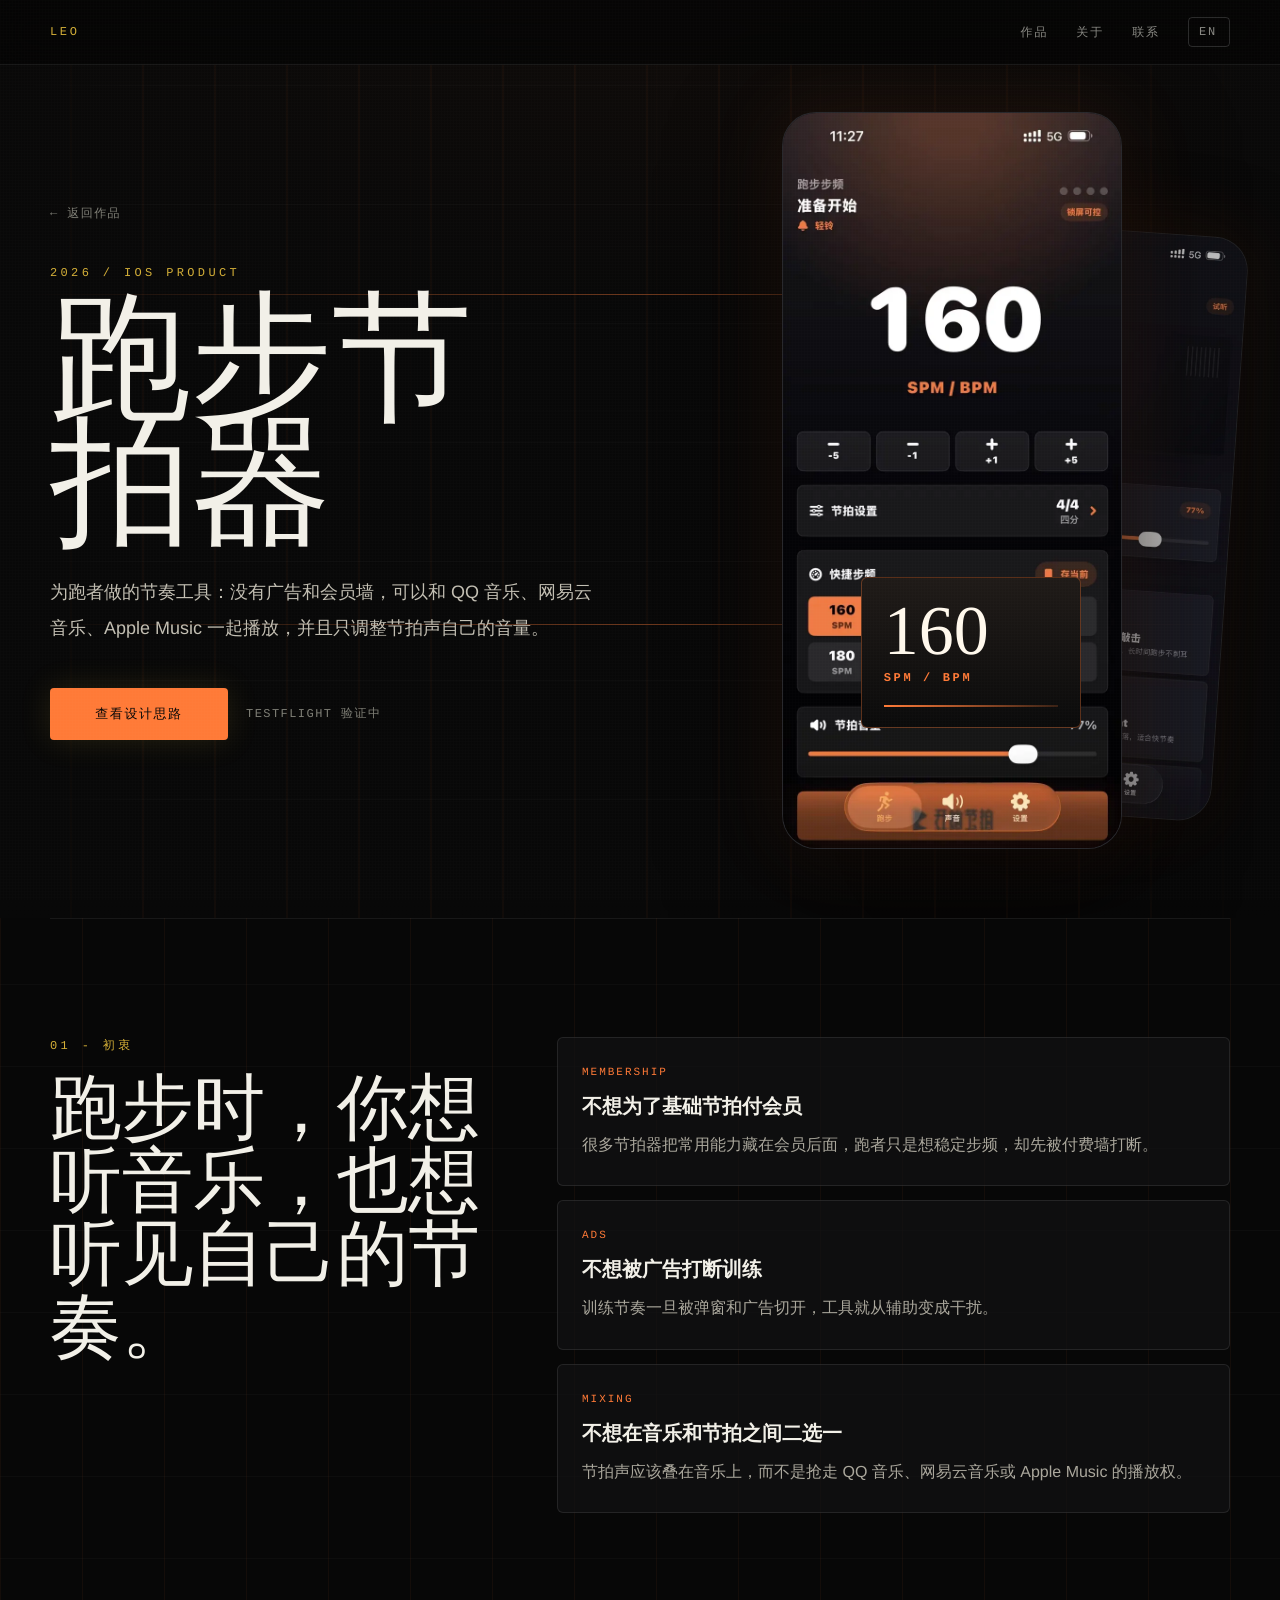
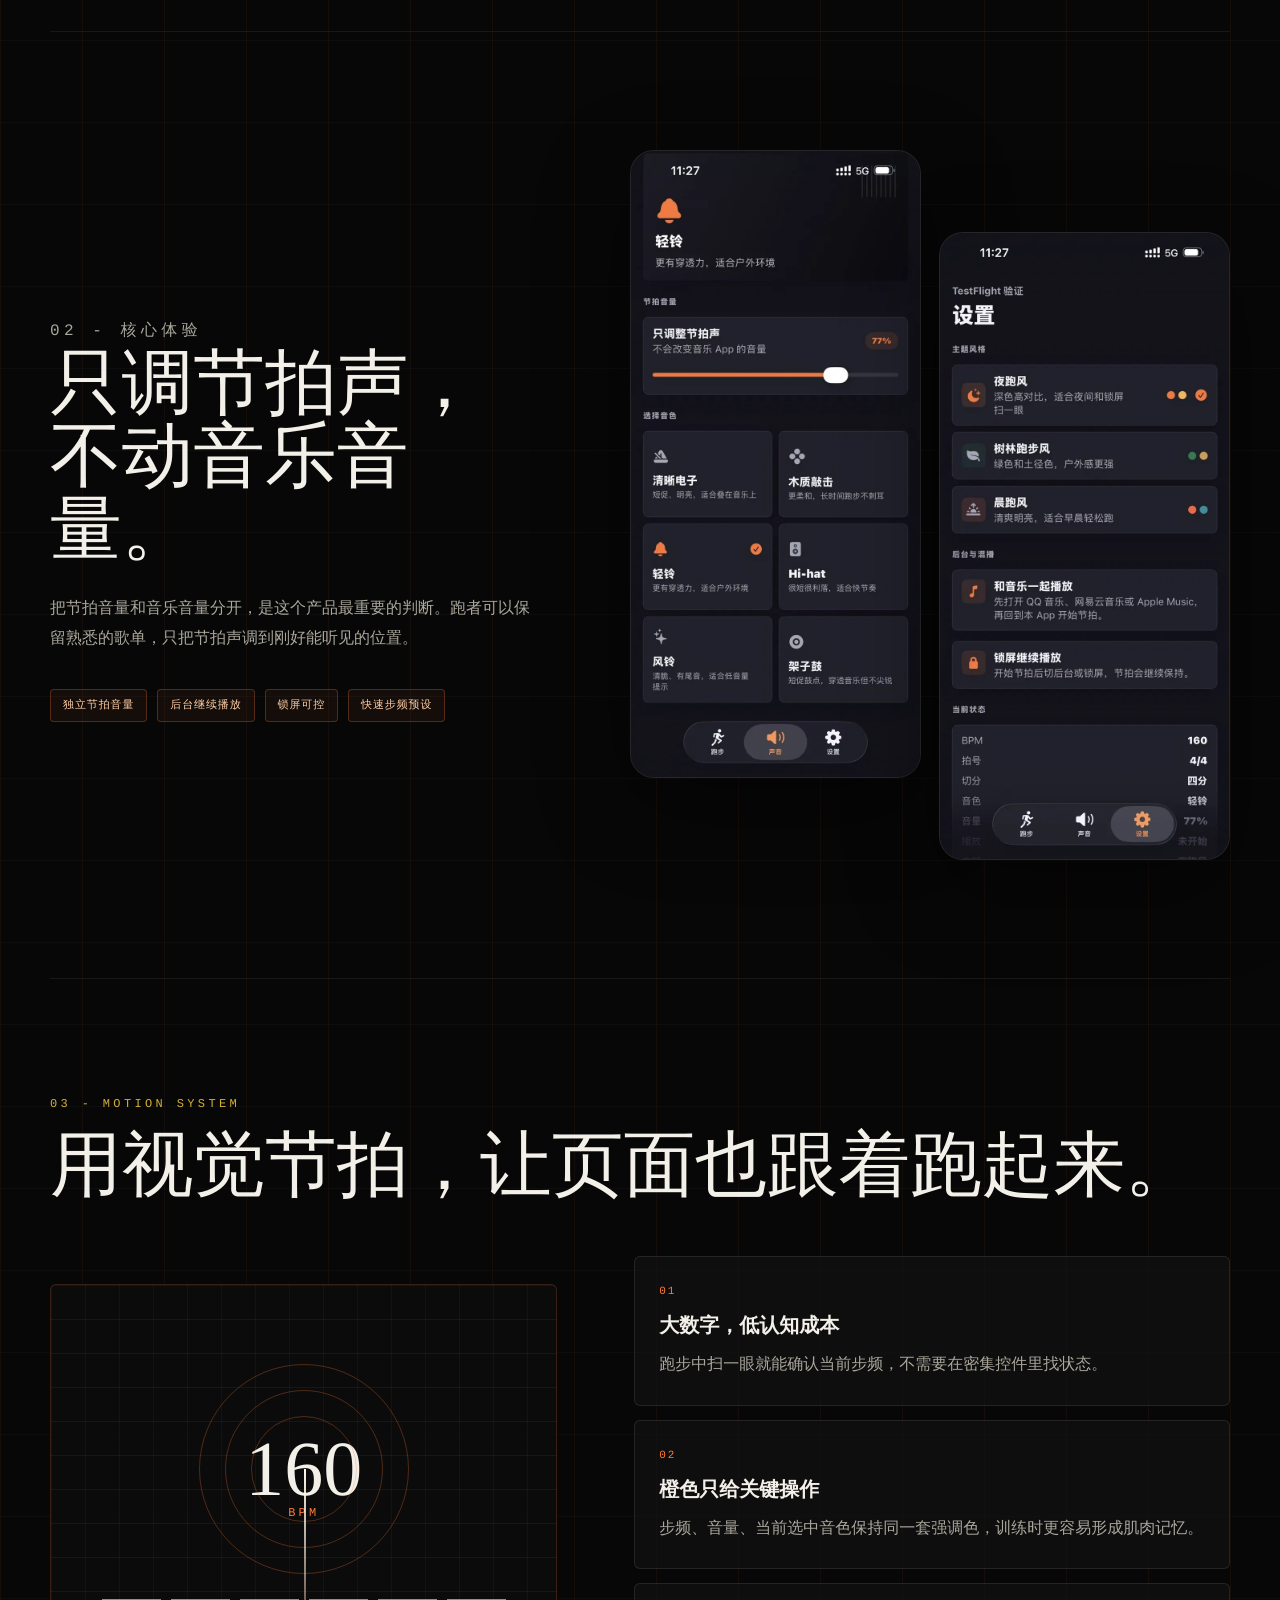
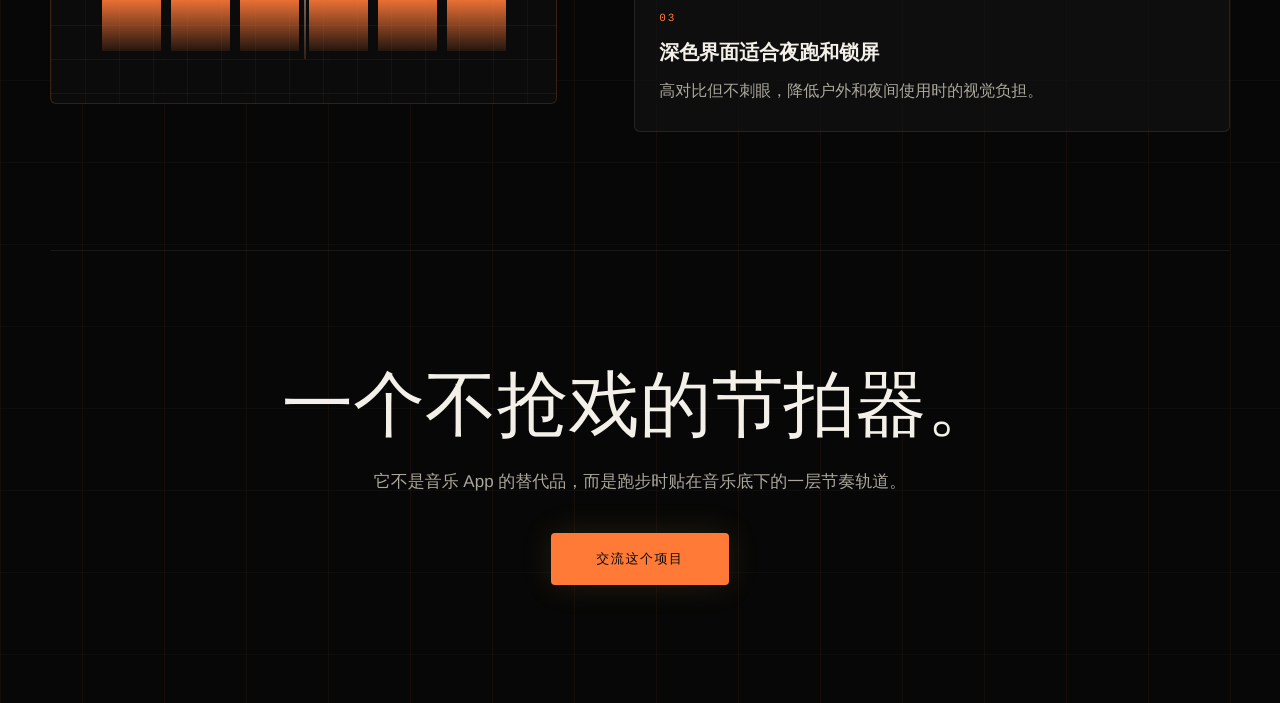
==== metronome.html @ 50453340 "Add running metronome product page" ====
<!doctype html>
<html lang="zh-CN">
  <head>
    <meta charset="utf-8" />
    <meta name="viewport" content="width=device-width, initial-scale=1" />
    <title>跑步节拍器 - 耀霖 Portfolio</title>
    <meta name="description" content="跑步节拍器项目介绍：一款无广告、可与音乐同时播放、支持独立节拍音量的 iOS 跑步辅助工具。" />
    <link rel="canonical" href="https://geyaolin.cn/metronome.html" />
    <meta name="theme-color" content="#080808" />
    <meta property="og:type" content="article" />
    <meta property="og:site_name" content="耀霖 Portfolio" />
    <meta property="og:title" content="跑步节拍器 - 耀霖 Portfolio" />
    <meta property="og:description" content="无广告、可与音乐同时播放、支持独立节拍音量的 iOS 跑步辅助工具。" />
    <meta property="og:url" content="https://geyaolin.cn/metronome.html" />
    <meta property="og:image" content="https://geyaolin.cn/assets/metronome/run.webp" />
    <meta name="twitter:card" content="summary_large_image" />
    <meta name="twitter:title" content="跑步节拍器 - 耀霖 Portfolio" />
    <meta name="twitter:description" content="无广告、可与音乐同时播放、支持独立节拍音量的 iOS 跑步辅助工具。" />
    <meta name="twitter:image" content="https://geyaolin.cn/assets/metronome/run.webp" />
    <link rel="stylesheet" href="./styles.css" />
  </head>
  <body class="metro-body">
    <header class="site-header is-scrolled">
      <nav class="nav-shell" aria-label="Primary navigation">
        <a class="brand-mark" href="./index.html#top">LEO</a>
        <div class="nav-links">
          <a class="nav-link" href="./index.html#work">作品</a>
          <a class="nav-link" href="./index.html#about">关于</a>
          <a class="nav-link" href="./index.html#contact">联系</a>
          <a class="lang-toggle" href="./index.html">EN</a>
        </div>
        <div class="case-mobile-links">
          <a href="./index.html#work">作品</a>
          <a href="./index.html#contact">联系</a>
        </div>
      </nav>
    </header>

    <main class="metro-main">
      <section class="metro-hero">
        <div class="metro-track" aria-hidden="true"></div>
        <div class="metro-shell metro-hero-grid">
          <div class="metro-copy">
            <a class="back-link" href="./index.html#work">← 返回作品</a>
            <p class="eyebrow">2026 / IOS PRODUCT</p>
            <h1>跑步节拍器</h1>
            <p class="metro-lede">
              为跑者做的节奏工具：没有广告和会员墙，可以和 QQ 音乐、网易云音乐、Apple Music 一起播放，并且只调整节拍声自己的音量。
            </p>
            <div class="metro-hero-actions">
              <a class="download-action metro-action" href="#design-story">查看设计思路</a>
              <span>TestFlight 验证中</span>
            </div>
          </div>

          <div class="metro-stage" aria-label="跑步节拍器界面预览">
            <div class="metro-phone metro-phone-main">
              <img src="./assets/metronome/run.webp" alt="跑步节拍器主界面，显示 160 SPM/BPM、快捷步频和节拍音量" />
            </div>
            <div class="metro-pulse-card" aria-hidden="true">
              <span>160</span>
              <strong>SPM / BPM</strong>
              <i></i>
            </div>
            <div class="metro-phone metro-phone-back">
              <img src="./assets/metronome/sound.webp" alt="声音设置界面，显示节拍音量独立调节和音色选择" />
            </div>
          </div>
        </div>
      </section>

      <section class="metro-shell metro-problem" id="design-story">
        <div>
          <p class="eyebrow">01 - 初衷</p>
          <h2>跑步时，你想听音乐，也想听见自己的节奏。</h2>
        </div>
        <div class="metro-problem-grid">
          <article>
            <span>Membership</span>
            <h3>不想为了基础节拍付会员</h3>
            <p>很多节拍器把常用能力藏在会员后面，跑者只是想稳定步频，却先被付费墙打断。</p>
          </article>
          <article>
            <span>Ads</span>
            <h3>不想被广告打断训练</h3>
            <p>训练节奏一旦被弹窗和广告切开，工具就从辅助变成干扰。</p>
          </article>
          <article>
            <span>Mixing</span>
            <h3>不想在音乐和节拍之间二选一</h3>
            <p>节拍声应该叠在音乐上，而不是抢走 QQ 音乐、网易云音乐或 Apple Music 的播放权。</p>
          </article>
        </div>
      </section>

      <section class="metro-shell metro-feature-band">
        <div class="metro-feature-copy">
          <p class="eyebrow">02 - 核心体验</p>
          <h2>只调节拍声，不动音乐音量。</h2>
          <p>
            把节拍音量和音乐音量分开，是这个产品最重要的判断。跑者可以保留熟悉的歌单，只把节拍声调到刚好能听见的位置。
          </p>
          <div class="metro-spec-list">
            <span>独立节拍音量</span>
            <span>后台继续播放</span>
            <span>锁屏可控</span>
            <span>快速步频预设</span>
          </div>
        </div>
        <div class="metro-screens">
          <img src="./assets/metronome/sound-grid.webp" alt="音色选择完整界面，包含清晰电子、木质敲击、轻铃、Hi-hat、风铃、架子鼓" />
          <img src="./assets/metronome/settings.webp" alt="设置界面，包含主题风格、和音乐一起播放、锁屏继续播放和当前状态" />
        </div>
      </section>

      <section class="metro-shell metro-motion">
        <p class="eyebrow">03 - Motion System</p>
        <h2>用视觉节拍，让页面也跟着跑起来。</h2>
        <div class="metro-motion-grid">
          <div class="metro-beat-visual" aria-hidden="true">
            <div class="metro-rings">
              <span></span>
              <span></span>
              <span></span>
              <strong>160</strong>
              <em>BPM</em>
            </div>
            <div class="metro-needle"></div>
            <div class="metro-bars">
              <i></i>
              <i></i>
              <i></i>
              <i></i>
              <i></i>
              <i></i>
            </div>
          </div>
          <div class="metro-motion-copy">
            <article>
              <span>01</span>
              <h3>大数字，低认知成本</h3>
              <p>跑步中扫一眼就能确认当前步频，不需要在密集控件里找状态。</p>
            </article>
            <article>
              <span>02</span>
              <h3>橙色只给关键操作</h3>
              <p>步频、音量、当前选中音色保持同一套强调色，训练时更容易形成肌肉记忆。</p>
            </article>
            <article>
              <span>03</span>
              <h3>深色界面适合夜跑和锁屏</h3>
              <p>高对比但不刺眼，降低户外和夜间使用时的视觉负担。</p>
            </article>
          </div>
        </div>
      </section>

      <section class="metro-shell metro-closing">
        <h2>一个不抢戏的节拍器。</h2>
        <p>它不是音乐 App 的替代品，而是跑步时贴在音乐底下的一层节奏轨道。</p>
        <a class="download-action metro-action" href="./index.html#contact">交流这个项目</a>
      </section>
    </main>
  </body>
</html>
---- styles.css ----
:root {
  color-scheme: dark;
  --bg: #050505;
  --panel: #111111;
  --panel-soft: rgba(17, 17, 17, 0.72);
  --text: #f2f0e8;
  --muted: #8a8a84;
  --dim: #7f7f76;
  --hairline: rgba(255, 255, 255, 0.08);
  --hairline-strong: rgba(255, 255, 255, 0.15);
  --gold: #d4af37;
  --gold-soft: rgba(212, 175, 55, 0.13);
  --green: #6ee7b7;
  --violet: #818cf8;
  --red: #f87171;
  --font-display: "Cormorant Garamond", "Times New Roman", "Noto Serif SC", serif;
  --font-body: "Noto Sans SC", "DM Sans", "Segoe UI", sans-serif;
  --font-mono: "IBM Plex Mono", "SFMono-Regular", Consolas, monospace;
  --max: 1180px;
}

* {
  box-sizing: border-box;
}

html {
  scroll-behavior: smooth;
}

body {
  margin: 0;
  min-height: 100vh;
  background: var(--bg);
  color: var(--text);
  font-family: var(--font-body);
  -webkit-font-smoothing: antialiased;
  text-rendering: geometricPrecision;
}

body.modal-open {
  overflow: hidden;
}

body::before {
  position: fixed;
  inset: 0;
  z-index: 100;
  pointer-events: none;
  content: "";
  opacity: 0.035;
  background-image:
    linear-gradient(rgba(255, 255, 255, 0.14) 1px, transparent 1px),
    linear-gradient(90deg, rgba(255, 255, 255, 0.14) 1px, transparent 1px);
  background-size: 3px 3px;
  mix-blend-mode: screen;
}

button,
a {
  font: inherit;
}

button {
  color: inherit;
  cursor: pointer;
  border: 0;
  background: transparent;
}

a {
  color: inherit;
  text-decoration: none;
}

::selection {
  color: var(--text);
  background: rgba(212, 175, 55, 0.28);
}

.site-header {
  position: fixed;
  top: 0;
  left: 0;
  right: 0;
  z-index: 50;
  transition: background 400ms ease, border-color 400ms ease, backdrop-filter 400ms ease;
}

.site-header.is-scrolled {
  border-bottom: 1px solid var(--hairline);
  background: rgba(5, 5, 5, 0.78);
  backdrop-filter: blur(16px);
}

.nav-shell {
  width: min(var(--max), calc(100% - 40px));
  height: 64px;
  margin: 0 auto;
  display: flex;
  align-items: center;
  justify-content: space-between;
}

.brand-mark,
.nav-link,
.lang-toggle,
.mobile-menu button {
  font-family: var(--font-mono);
  font-size: 12px;
  letter-spacing: 0.16em;
  text-transform: uppercase;
}

.brand-mark {
  color: var(--gold);
  letter-spacing: 0.22em;
}

.nav-links {
  display: flex;
  align-items: center;
  gap: 28px;
}

.case-mobile-links {
  display: none;
  align-items: center;
  gap: 18px;
}

.nav-link,
.mobile-menu button,
.case-mobile-links a {
  color: var(--muted);
  transition: color 180ms ease;
}

.nav-link:hover,
.mobile-menu button:hover,
.lang-toggle:hover,
.case-mobile-links a:hover {
  color: var(--text);
}

.lang-toggle {
  min-width: 42px;
  padding: 7px 10px;
  color: var(--muted);
  border: 1px solid var(--hairline-strong);
  border-radius: 4px;
  transition: color 180ms ease, border-color 180ms ease;
}

.lang-toggle:hover {
  color: var(--gold);
  border-color: var(--gold);
}

.mobile-actions {
  display: none;
  align-items: center;
  gap: 14px;
}

.menu-toggle {
  width: 28px;
  height: 28px;
  display: grid;
  place-items: center;
}

.menu-toggle span {
  width: 20px;
  height: 1px;
  display: block;
  background: var(--muted);
  transition: transform 220ms ease, opacity 220ms ease;
}

.menu-toggle.is-open span:nth-child(1) {
  transform: translateY(6px) rotate(45deg);
}

.menu-toggle.is-open span:nth-child(2) {
  opacity: 0;
}

.menu-toggle.is-open span:nth-child(3) {
  transform: translateY(-6px) rotate(-45deg);
}

.mobile-menu {
  display: none;
  overflow: hidden;
  border-bottom: 1px solid var(--hairline);
  background: rgba(5, 5, 5, 0.95);
  backdrop-filter: blur(16px);
}

.mobile-menu.is-open {
  display: grid;
  gap: 16px;
  padding: 22px 24px 26px;
}

.mobile-menu button {
  text-align: left;
}

.hero-section {
  position: relative;
  min-height: 100vh;
  overflow: hidden;
  display: grid;
  align-items: center;
  padding: 96px 24px 54px;
}

.hero-video,
.hero-shade,
.hero-grid {
  position: absolute;
  inset: 0;
}

.hero-video {
  width: 100%;
  height: 100%;
  object-fit: cover;
  opacity: 0.88;
  transform: scale(1.1);
}

.hero-shade {
  background:
    linear-gradient(180deg, rgba(0, 0, 0, 0.5), rgba(0, 0, 0, 0.1) 48%, rgba(0, 0, 0, 0.5)),
    linear-gradient(90deg, rgba(5, 5, 5, 0.82) 0%, rgba(5, 5, 5, 0.58) 32%, rgba(5, 5, 5, 0.12) 62%, rgba(5, 5, 5, 0.45) 100%);
}

.hero-grid {
  opacity: 0.45;
  background-image: radial-gradient(circle, rgba(212, 175, 55, 0.12) 1px, transparent 1px);
  background-size: 48px 48px;
  mask-image: radial-gradient(ellipse 80% 78% at 50% 50%, #000 22%, transparent 95%);
}

.hero-content {
  position: relative;
  z-index: 2;
  width: min(var(--max), 100%);
  margin: 0 auto;
}

.eyebrow {
  margin: 0 0 18px;
  color: var(--gold);
  font-family: var(--font-mono);
  font-size: 12px;
  letter-spacing: 0.28em;
  text-transform: uppercase;
}

.hero-content h1 {
  max-width: 860px;
  margin: 0 0 26px;
  color: #f8f6ef;
  font-family: var(--font-display);
  font-size: clamp(2.4rem, 5.2vw, 4.8rem);
  font-weight: 400;
  line-height: 1;
}

.type-line {
  height: 30px;
  margin: 0 0 22px;
  color: var(--gold);
  font-family: var(--font-mono);
  font-size: clamp(0.82rem, 1.7vw, 1rem);
  letter-spacing: 0.12em;
}

.caret {
  display: inline-block;
  width: 2px;
  height: 1em;
  margin-left: 4px;
  vertical-align: -0.12em;
  background: var(--gold);
  animation: blink 1s step-end infinite;
}

.hero-copy {
  width: min(620px, 100%);
  margin: 0 0 46px;
  color: var(--muted);
  white-space: pre-line;
  font-size: 15px;
  line-height: 1.9;
}

.hero-actions {
  display: flex;
  align-items: center;
  gap: 24px;
  flex-wrap: wrap;
}

.primary-action {
  display: inline-flex;
  align-items: center;
  gap: 14px;
  min-height: 46px;
  padding: 0 22px;
  color: #050505;
  background: var(--gold);
  border-radius: 4px;
  font-family: var(--font-mono);
  font-size: 13px;
  letter-spacing: 0.12em;
  text-transform: uppercase;
  transition: transform 180ms ease, background 180ms ease;
}

.primary-action:hover {
  transform: translateY(-2px);
  background: #fff9df;
}

.quiet-link {
  color: var(--dim);
  font-family: var(--font-mono);
  font-size: 12px;
  letter-spacing: 0.12em;
  transition: color 180ms ease;
}

.quiet-link:hover {
  color: var(--text);
}

.section-shell {
  width: min(var(--max), calc(100% - 40px));
  margin: 0 auto;
  padding: 118px 0;
}

.section-line {
  border-top: 1px solid rgba(255, 255, 255, 0.055);
}

.section-heading {
  display: flex;
  align-items: flex-end;
  justify-content: space-between;
  gap: 28px;
  margin-bottom: 48px;
}

.section-title {
  margin: 0;
  color: var(--text);
  font-family: var(--font-display);
  font-size: clamp(2.2rem, 4.5vw, 4.2rem);
  font-weight: 300;
  line-height: 1.04;
}

.filter-row {
  display: flex;
  flex-wrap: wrap;
  gap: 8px;
}

.filter-button {
  padding: 7px 12px;
  color: var(--dim);
  border: 1px solid var(--hairline);
  border-radius: 4px;
  font-family: var(--font-mono);
  font-size: 11px;
  letter-spacing: 0.1em;
  transition: color 180ms ease, border-color 180ms ease, background 180ms ease;
}

.filter-button:hover,
.filter-button.is-active {
  color: var(--gold);
  border-color: rgba(212, 175, 55, 0.75);
  background: rgba(212, 175, 55, 0.06);
}

.project-grid {
  display: grid;
  grid-template-columns: repeat(3, minmax(0, 1fr));
  gap: 34px;
}

.project-card {
  display: block;
  opacity: 0;
  cursor: default;
  transform: translateY(24px);
  transition: opacity 550ms ease, transform 550ms ease;
}

a.project-card {
  cursor: pointer;
}

.project-card.is-visible {
  opacity: 1;
  transform: translateY(0);
}

.project-visual {
  position: relative;
  overflow: hidden;
  aspect-ratio: 4 / 3;
  margin-bottom: 18px;
  border: 1px solid var(--hairline);
  border-radius: 4px;
  background: #111;
}

.project-visual::before {
  position: absolute;
  inset: 0;
  content: "";
  background:
    linear-gradient(135deg, var(--accent-alpha) 0%, rgba(26, 26, 26, 0.86) 52%, #0a0a0a 100%),
    radial-gradient(circle at 28% 24%, var(--accent-alpha), transparent 30%);
  transition: transform 700ms ease;
}

.project-visual::after {
  position: absolute;
  inset: 0;
  content: "";
  opacity: 0.28;
  background-image:
    linear-gradient(var(--accent-grid) 1px, transparent 1px),
    linear-gradient(90deg, var(--accent-grid) 1px, transparent 1px);
  background-size: 32px 32px;
}

.project-card:hover .project-visual::before {
  transform: scale(1.06);
}

.project-metronome {
  position: absolute;
  inset: 26px 24px 28px;
  z-index: 2;
  display: grid;
  align-content: center;
  justify-items: start;
  pointer-events: none;
}

.beat-ring {
  position: relative;
  display: grid;
  place-items: center;
  width: 118px;
  aspect-ratio: 1;
  border: 1px solid rgba(212, 175, 55, 0.42);
  border-radius: 50%;
  background:
    radial-gradient(circle, rgba(212, 175, 55, 0.16), transparent 64%),
    rgba(5, 5, 5, 0.28);
  box-shadow: 0 0 46px rgba(212, 175, 55, 0.08);
}

.beat-ring::before,
.beat-ring::after {
  position: absolute;
  inset: 13px;
  content: "";
  border: 1px solid rgba(212, 175, 55, 0.14);
  border-radius: inherit;
}

.beat-ring::after {
  inset: 30px;
}

.beat-ring strong {
  color: var(--text);
  font-family: var(--font-display);
  font-size: 38px;
  font-weight: 300;
  line-height: 0.9;
}

.beat-ring span {
  margin-top: -18px;
  color: var(--gold);
  font-family: var(--font-mono);
  font-size: 10px;
  letter-spacing: 0.22em;
}

.beat-arm {
  position: absolute;
  left: 58px;
  bottom: 34px;
  width: 2px;
  height: 132px;
  background: linear-gradient(180deg, rgba(255, 249, 223, 0.92), rgba(212, 175, 55, 0.12));
  box-shadow: 0 0 16px rgba(212, 175, 55, 0.38);
  transform-origin: 50% calc(100% - 8px);
  animation: beat-swing 1.45s ease-in-out infinite alternate;
}

.beat-arm::before {
  position: absolute;
  top: -4px;
  left: 50%;
  width: 9px;
  height: 9px;
  content: "";
  border-radius: 50%;
  background: var(--gold);
  box-shadow: 0 0 22px rgba(212, 175, 55, 0.8);
  transform: translateX(-50%);
}

.beat-rails {
  display: grid;
  gap: 9px;
  width: min(68%, 240px);
  margin-top: 30px;
}

.beat-rails i {
  display: block;
  height: 1px;
  background: linear-gradient(90deg, rgba(212, 175, 55, 0.78), rgba(212, 175, 55, 0.08), transparent);
  transform-origin: left center;
  animation: beat-pulse 1.45s ease-in-out infinite;
}

.beat-rails i:nth-child(2) {
  width: 74%;
  animation-delay: 180ms;
}

.beat-rails i:nth-child(3) {
  width: 48%;
  animation-delay: 360ms;
}

.project-index {
  position: absolute;
  top: 16px;
  right: 18px;
  z-index: 2;
  color: var(--accent-faint);
  font-family: var(--font-mono);
  font-size: 42px;
  font-weight: 700;
  line-height: 1;
}

.project-desc {
  position: absolute;
  left: 0;
  right: 0;
  bottom: 0;
  z-index: 2;
  margin: 0;
  padding: 56px 18px 18px;
  color: #b9b7ad;
  background: linear-gradient(180deg, transparent, rgba(5, 5, 5, 0.94));
  font-size: 12px;
  line-height: 1.75;
  opacity: 0;
  transform: translateY(12px);
  transition: opacity 220ms ease, transform 220ms ease;
}

.project-card:hover .project-desc {
  opacity: 1;
  transform: translateY(0);
}

.project-title-row {
  display: flex;
  align-items: flex-start;
  justify-content: space-between;
  gap: 12px;
  margin-bottom: 10px;
}

.project-title-row h3 {
  margin: 0;
  color: var(--text);
  font-size: 15px;
  font-weight: 500;
  line-height: 1.45;
}

.project-title-row span,
.project-role {
  color: var(--dim);
  font-family: var(--font-mono);
  font-size: 12px;
}

.project-tags,
.tag-list,
.chip-list {
  display: flex;
  flex-wrap: wrap;
  gap: 7px;
}

.tag-chip {
  padding: 4px 8px;
  color: var(--chip-color, var(--gold));
  border: 1px solid color-mix(in srgb, var(--chip-color, var(--gold)) 28%, transparent);
  border-radius: 4px;
  background: color-mix(in srgb, var(--chip-color, var(--gold)) 10%, transparent);
  font-family: var(--font-mono);
  font-size: 10px;
  letter-spacing: 0.06em;
}

.project-role {
  margin: 10px 0 0;
}

.section-note {
  margin: 52px 0 0;
  color: var(--dim);
  text-align: center;
  font-family: var(--font-mono);
  font-size: 12px;
  letter-spacing: 0.16em;
  text-transform: uppercase;
}

.about-layout {
  display: grid;
  grid-template-columns: minmax(0, 1.2fr) minmax(320px, 0.8fr);
  gap: 76px;
}

.about-title {
  max-width: 760px;
  margin-bottom: 34px;
}

.about-copy {
  display: grid;
  gap: 18px;
  max-width: 700px;
}

.about-copy p {
  margin: 0;
  color: var(--muted);
  font-size: 15px;
  line-height: 2;
}

.info-stack {
  display: grid;
  align-content: start;
  gap: 18px;
}

.info-panel,
.contact-card {
  border: 1px solid var(--hairline);
  border-radius: 4px;
  background: var(--panel-soft);
}

.info-panel {
  padding: 24px;
}

.panel-label {
  display: block;
  margin: 0 0 14px;
  color: var(--dim);
  font-family: var(--font-mono);
  font-size: 11px;
  letter-spacing: 0.18em;
  text-transform: uppercase;
}

.panel-title {
  margin: 0 0 8px;
  color: var(--text);
  font-size: 18px;
  font-weight: 500;
}

.panel-accent {
  margin: 0;
  color: var(--gold);
  font-family: var(--font-mono);
  font-size: 13px;
  line-height: 1.7;
}

.direction-row {
  display: flex;
  align-items: center;
  gap: 12px;
  width: 100%;
}

.direction-row + .direction-row {
  margin-top: 12px;
}

.direction-row span:last-child {
  color: var(--muted);
  font-size: 14px;
}

.resume-strip {
  display: flex;
  align-items: center;
  justify-content: space-between;
  gap: 16px;
  padding: 16px 18px;
  color: var(--dim);
  border: 1px dashed var(--hairline-strong);
  border-radius: 4px;
  transition: color 180ms ease, border-color 180ms ease;
}

.resume-strip:hover {
  color: var(--muted);
  border-color: rgba(212, 175, 55, 0.45);
}

.resume-strip[aria-disabled="true"] {
  cursor: default;
  pointer-events: none;
}

.resume-strip span:last-child {
  font-family: var(--font-mono);
  font-size: 12px;
}

.skill-layout {
  display: grid;
  grid-template-columns: repeat(2, minmax(0, 1fr));
  gap: 70px;
  margin-top: 48px;
}

.skill-group h3 {
  margin: 0 0 20px;
  color: var(--dim);
  font-family: var(--font-mono);
  font-size: 12px;
  font-weight: 400;
  letter-spacing: 0.18em;
  text-transform: uppercase;
}

.skill-chip {
  padding: 8px 11px;
  color: var(--muted);
  border: 1px solid var(--hairline);
  border-radius: 4px;
  font-size: 13px;
  transition: color 180ms ease, border-color 180ms ease;
}

.skill-chip:hover {
  color: #c8c6bb;
  border-color: rgba(212, 175, 55, 0.3);
}

.contact-title {
  margin: 0 0 20px;
  color: var(--text);
  font-family: var(--font-display);
  font-size: clamp(3rem, 8vw, 7rem);
  font-weight: 300;
  line-height: 0.98;
}

.contact-copy {
  width: min(560px, 100%);
  margin: 0 0 56px;
  color: var(--dim);
  font-size: 16px;
  line-height: 1.8;
}

.contact-grid {
  display: grid;
  grid-template-columns: repeat(2, minmax(0, 280px));
  gap: 14px;
}

.contact-card {
  min-height: 130px;
  padding: 22px;
  text-align: left;
  transition: border-color 180ms ease, background 180ms ease, transform 180ms ease;
}

.contact-card:hover {
  border-color: rgba(212, 175, 55, 0.38);
  background: rgba(212, 175, 55, 0.035);
  transform: translateY(-2px);
}

.contact-card:focus-visible,
.qr-close:focus-visible {
  outline: 1px solid var(--gold);
  outline-offset: 4px;
}

.contact-card strong {
  display: block;
  color: var(--text);
  font-family: var(--font-mono);
  font-size: 14px;
  line-height: 1.6;
  word-break: break-word;
}

.contact-card small {
  display: block;
  min-height: 18px;
  margin-top: 10px;
  color: var(--gold);
  font-family: var(--font-mono);
  font-size: 11px;
  letter-spacing: 0.1em;
}

.qr-modal[hidden] {
  display: none;
}

.qr-modal {
  position: fixed;
  inset: 0;
  z-index: 200;
  display: grid;
  place-items: center;
  padding: 24px;
  opacity: 0;
  pointer-events: none;
  transition: opacity 180ms ease;
}

.qr-modal.is-open {
  opacity: 1;
  pointer-events: auto;
}

.qr-backdrop {
  position: absolute;
  inset: 0;
  background:
    radial-gradient(circle at 50% 36%, rgba(212, 175, 55, 0.13), transparent 28%),
    rgba(0, 0, 0, 0.76);
  backdrop-filter: blur(18px);
}

.qr-dialog {
  position: relative;
  overflow: hidden;
  width: min(420px, 100%);
  max-height: calc(100vh - 48px);
  padding: 28px;
  border: 1px solid rgba(212, 175, 55, 0.32);
  border-radius: 6px;
  background:
    linear-gradient(180deg, rgba(17, 17, 17, 0.96), rgba(5, 5, 5, 0.98)),
    var(--panel);
  box-shadow: 0 26px 90px rgba(0, 0, 0, 0.72), 0 0 70px rgba(212, 175, 55, 0.08);
  transform: translateY(14px) scale(0.98);
  transition: transform 180ms ease;
}

.qr-modal.is-open .qr-dialog {
  transform: translateY(0) scale(1);
}

.qr-dialog::before {
  position: absolute;
  inset: 0;
  z-index: -1;
  content: "";
  opacity: 0.28;
  background-image:
    linear-gradient(rgba(212, 175, 55, 0.1) 1px, transparent 1px),
    linear-gradient(90deg, rgba(212, 175, 55, 0.1) 1px, transparent 1px);
  background-size: 28px 28px;
}

.qr-close {
  position: absolute;
  top: 14px;
  right: 14px;
  width: 34px;
  height: 34px;
  color: var(--muted);
  border: 1px solid var(--hairline-strong);
  border-radius: 4px;
  font-family: var(--font-mono);
  font-size: 12px;
  transition: color 180ms ease, border-color 180ms ease, background 180ms ease;
}

.qr-close:hover {
  color: var(--gold);
  border-color: rgba(212, 175, 55, 0.55);
  background: rgba(212, 175, 55, 0.06);
}

.qr-dialog h2 {
  margin: 0 42px 20px 0;
  color: var(--text);
  font-family: var(--font-display);
  font-size: clamp(2.2rem, 7vw, 3.8rem);
  font-weight: 300;
  line-height: 1.02;
}

.qr-frame {
  padding: 12px;
  border: 1px solid rgba(255, 255, 255, 0.12);
  border-radius: 6px;
  background: #f8f8f4;
  box-shadow: inset 0 0 0 1px rgba(5, 5, 5, 0.06);
}

.qr-frame img {
  display: block;
  width: 100%;
  max-height: min(58vh, 560px);
  object-fit: contain;
  border-radius: 3px;
  background: #fff;
}

.qr-caption {
  margin: 18px 0 0;
  color: var(--muted);
  font-size: 14px;
  line-height: 1.8;
}

.site-footer {
  display: flex;
  align-items: center;
  justify-content: space-between;
  gap: 18px;
  margin-top: 84px;
  padding-top: 28px;
  border-top: 1px solid rgba(255, 255, 255, 0.055);
  color: var(--dim);
  font-family: var(--font-mono);
  font-size: 12px;
  letter-spacing: 0.12em;
}

.reveal {
  opacity: 0;
  transform: translateY(22px);
  transition: opacity 700ms ease, transform 700ms ease;
}

.reveal.is-visible {
  opacity: 1;
  transform: translateY(0);
}

.case-body {
  background:
    radial-gradient(circle at 75% 12%, rgba(212, 175, 55, 0.08), transparent 28%),
    radial-gradient(circle at 20% 62%, rgba(110, 231, 183, 0.07), transparent 26%),
    var(--bg);
}

.case-main {
  min-height: 100vh;
}

.case-hero {
  position: relative;
  min-height: 86vh;
  overflow: hidden;
  display: grid;
  align-items: center;
  padding: 110px 24px 80px;
}

.case-video,
.case-shade {
  position: absolute;
  inset: 0;
}

.case-video {
  width: 100%;
  height: 100%;
  object-fit: cover;
  opacity: 0.42;
  transform: scale(1.08);
  filter: saturate(0.82) brightness(0.72);
}

.case-shade {
  background:
    linear-gradient(90deg, rgba(5, 5, 5, 0.94), rgba(5, 5, 5, 0.62) 46%, rgba(5, 5, 5, 0.86)),
    linear-gradient(180deg, rgba(5, 5, 5, 0.5), rgba(5, 5, 5, 0.18) 44%, var(--bg));
}

.case-shell,
.case-section {
  position: relative;
  z-index: 2;
  width: min(var(--max), calc(100% - 40px));
  margin: 0 auto;
}

.case-hero-layout {
  display: grid;
  grid-template-columns: minmax(0, 0.56fr) minmax(460px, 0.44fr);
  align-items: center;
  gap: clamp(36px, 6vw, 88px);
}

.case-copy {
  min-width: 0;
}

.back-link {
  display: inline-flex;
  margin-bottom: 44px;
  color: var(--dim);
  font-family: var(--font-mono);
  font-size: 12px;
  letter-spacing: 0.12em;
  text-transform: uppercase;
  transition: color 180ms ease;
}

.back-link:hover {
  color: var(--gold);
}

.case-title {
  max-width: 880px;
  margin: 0 0 26px;
  color: var(--text);
  font-family: var(--font-display);
  font-size: clamp(4rem, 10vw, 9rem);
  font-weight: 300;
  line-height: 0.92;
}

.case-lede {
  width: min(760px, 100%);
  margin: 0 0 42px;
  color: #aaa79c;
  font-size: 17px;
  line-height: 2;
}

.case-meta {
  display: flex;
  flex-wrap: wrap;
  gap: 10px;
}

.case-meta span {
  padding: 8px 12px;
  color: var(--gold);
  border: 1px solid rgba(212, 175, 55, 0.24);
  border-radius: 4px;
  background: rgba(212, 175, 55, 0.05);
  font-family: var(--font-mono);
  font-size: 11px;
  letter-spacing: 0.08em;
}

.download-block {
  display: flex;
  align-items: flex-start;
  gap: 18px;
  margin-top: 28px;
}

.download-action {
  display: inline-flex;
  align-items: center;
  justify-content: center;
  gap: 14px;
  min-width: 178px;
  height: 52px;
  padding: 0 24px;
  color: #050505;
  border-radius: 4px;
  background: var(--gold);
  box-shadow: 0 0 32px rgba(212, 175, 55, 0.14);
  font-family: var(--font-mono);
  font-size: 13px;
  letter-spacing: 0.12em;
  text-transform: uppercase;
  transition: transform 180ms ease, background 180ms ease, box-shadow 180ms ease;
}

.download-action:hover {
  transform: translateY(-2px);
  background: #fff5ce;
  box-shadow: 0 0 44px rgba(212, 175, 55, 0.22);
}

.download-action b {
  font-size: 15px;
  font-weight: 500;
}

.download-block p {
  margin: 0;
  color: var(--dim);
  font-family: var(--font-mono);
  font-size: 12px;
  letter-spacing: 0.04em;
  line-height: 1.65;
}

.hero-reader-preview {
  position: relative;
  overflow: hidden;
  min-height: 430px;
  border: 1px solid rgba(110, 231, 183, 0.22);
  border-radius: 4px;
  background:
    linear-gradient(180deg, rgba(4, 14, 12, 0.86), rgba(3, 8, 8, 0.92)),
    linear-gradient(rgba(110, 231, 183, 0.08) 1px, transparent 1px),
    linear-gradient(90deg, rgba(110, 231, 183, 0.08) 1px, transparent 1px);
  background-size: auto, 34px 34px, 34px 34px;
  box-shadow:
    0 28px 80px rgba(0, 0, 0, 0.42),
    inset 0 0 80px rgba(110, 231, 183, 0.05);
}

.hero-reader-preview::before {
  position: absolute;
  inset: 0;
  content: "";
  pointer-events: none;
  background:
    radial-gradient(circle at 10% 0%, rgba(110, 231, 183, 0.16), transparent 32%),
    linear-gradient(180deg, rgba(255, 255, 255, 0.05), transparent 28%, rgba(0, 0, 0, 0.2));
}

.reader-window-top,
.reader-window-bottom {
  position: relative;
  z-index: 2;
  display: flex;
  align-items: center;
  justify-content: space-between;
  gap: 16px;
  padding: 10px 14px;
  border-bottom: 1px solid rgba(110, 231, 183, 0.2);
  background: rgba(4, 14, 12, 0.72);
}

.reader-window-top strong {
  display: block;
  color: #e8eee8;
  font-size: 13px;
  line-height: 1.3;
}

.reader-window-top strong i {
  display: inline-block;
  width: 8px;
  height: 8px;
  margin-right: 9px;
  border-radius: 999px;
  background: #78e2ae;
  box-shadow: 0 0 16px rgba(120, 226, 174, 0.9);
}

.reader-window-top span,
.reader-window-bottom {
  color: #a9b4aa;
  font-size: 12px;
}

.reader-window-top nav {
  display: flex;
  flex-wrap: wrap;
  justify-content: flex-end;
  gap: 6px;
}

.reader-window-top nav span {
  display: inline-flex;
  align-items: center;
  padding: 6px 9px;
  color: #d8e7df;
  border: 1px solid rgba(110, 231, 183, 0.22);
  border-radius: 4px;
  background: rgba(4, 18, 18, 0.62);
  font-size: 12px;
}

.reader-window-top nav span.gold {
  color: var(--gold);
  border-color: rgba(212, 175, 55, 0.46);
}

.reader-window-body {
  position: relative;
  z-index: 2;
  min-height: 346px;
  padding: 28px 44px 24px;
  color: #f2f4f1;
  font-family: "Noto Serif SC", var(--font-display);
}

.reader-window-body h3 {
  margin: 0 0 10px;
  font-size: 22px;
  font-weight: 500;
}

.reader-window-body p {
  margin: 0;
  color: #f0f0ed;
  font-size: 18px;
  line-height: 1.8;
  text-indent: 2em;
}

.reader-scrollbar {
  position: absolute;
  top: 26px;
  right: 26px;
  bottom: 18px;
  width: 8px;
}

.reader-scrollbar::before,
.reader-scrollbar::after {
  position: absolute;
  left: 1px;
  color: rgba(110, 231, 183, 0.45);
  font-size: 13px;
}

.reader-scrollbar::before {
  top: 0;
  content: "▲";
}

.reader-scrollbar::after {
  bottom: 0;
  content: "▼";
}

.reader-scrollbar span {
  position: absolute;
  top: 28px;
  left: 3px;
  width: 6px;
  height: 34px;
  border-radius: 999px;
  background: rgba(110, 231, 183, 0.5);
}

.reader-window-bottom {
  border-top: 1px solid rgba(110, 231, 183, 0.2);
  border-bottom: 0;
}

.case-section {
  padding: 110px 0;
  border-top: 1px solid rgba(255, 255, 255, 0.055);
}

.case-section-heading {
  display: grid;
  grid-template-columns: 0.36fr 0.64fr;
  gap: 48px;
  margin-bottom: 46px;
}

.case-section-heading h2 {
  margin: 0;
  color: var(--text);
  font-family: var(--font-display);
  font-size: clamp(2.4rem, 5vw, 5rem);
  font-weight: 300;
  line-height: 1.04;
}

.case-grid {
  display: grid;
  grid-template-columns: repeat(3, minmax(0, 1fr));
  gap: 22px;
}

.case-card {
  min-height: 250px;
  padding: 26px;
  border: 1px solid var(--hairline);
  border-radius: 4px;
  background:
    linear-gradient(135deg, rgba(110, 231, 183, 0.08), rgba(17, 17, 17, 0.78) 48%, rgba(5, 5, 5, 0.9)),
    linear-gradient(var(--hairline) 1px, transparent 1px),
    linear-gradient(90deg, var(--hairline) 1px, transparent 1px);
  background-size: auto, 32px 32px, 32px 32px;
}

.case-card span {
  display: block;
  margin-bottom: 52px;
  color: rgba(110, 231, 183, 0.28);
  text-align: right;
  font-family: var(--font-mono);
  font-size: 42px;
  font-weight: 700;
  line-height: 1;
}

.case-card h3 {
  margin: 0 0 14px;
  color: var(--text);
  font-size: 19px;
}

.case-card h3 em {
  display: inline-flex;
  align-items: center;
  margin-left: 8px;
  padding: 3px 7px;
  color: var(--gold);
  border: 1px solid rgba(212, 175, 55, 0.34);
  border-radius: 4px;
  background: rgba(212, 175, 55, 0.06);
  font-family: var(--font-mono);
  font-size: 10px;
  font-style: normal;
  font-weight: 400;
  letter-spacing: 0.08em;
  vertical-align: 0.18em;
}

.case-card p,
.case-feature-list p,
.reader-page p,
.ai-panel li,
.reader-sidebar span {
  color: var(--muted);
  line-height: 1.85;
}

.case-demo-section {
  padding-top: 90px;
}

.reader-demo {
  display: grid;
  grid-template-columns: 0.72fr 1.2fr 1.05fr;
  gap: 18px;
  min-height: 700px;
  padding: 18px;
  border: 1px solid var(--hairline);
  border-radius: 6px;
  background:
    radial-gradient(circle at 18% 18%, rgba(212, 175, 55, 0.11), transparent 30%),
    radial-gradient(circle at 78% 62%, rgba(110, 231, 183, 0.11), transparent 30%),
    rgba(12, 12, 12, 0.92);
}

.reader-sidebar,
.reader-page,
.ai-panel {
  border: 1px solid var(--hairline);
  border-radius: 4px;
  background: rgba(5, 5, 5, 0.52);
}

.reader-sidebar,
.ai-panel {
  padding: 22px;
}

.ai-panel {
  overflow: hidden;
}

.reader-sidebar strong {
  display: block;
  margin-bottom: 8px;
  color: var(--text);
  font-size: 22px;
}

.reader-progress {
  overflow: hidden;
  height: 3px;
  margin-top: 28px;
  background: rgba(255, 255, 255, 0.08);
}

.reader-progress i {
  display: block;
  width: 56%;
  height: 100%;
  background: var(--gold);
  box-shadow: 0 0 18px rgba(212, 175, 55, 0.8);
}

.reader-page {
  padding: 42px;
  background:
    linear-gradient(180deg, rgba(212, 175, 55, 0.04), transparent 36%),
    rgba(8, 8, 8, 0.72);
}

.reader-page h3 {
  margin: 0 0 28px;
  color: var(--text);
  font-family: var(--font-display);
  font-size: 34px;
  font-weight: 300;
}

.ai-panel ul {
  display: grid;
  gap: 14px;
  margin: 0;
  padding: 0;
  list-style: none;
}

.ai-panel li {
  padding: 12px 0;
  border-bottom: 1px solid var(--hairline);
}

.context-cards {
  display: grid;
  gap: 9px;
  max-height: 632px;
  overflow-y: auto;
  padding-right: 6px;
}

.context-cards::-webkit-scrollbar {
  width: 4px;
}

.context-cards::-webkit-scrollbar-thumb {
  background: rgba(110, 231, 183, 0.32);
  border-radius: 999px;
}

.context-cards article {
  position: relative;
  min-height: 100px;
  padding: 12px 42px 12px 12px;
  border: 1px solid rgba(110, 231, 183, 0.18);
  border-radius: 5px;
  background:
    linear-gradient(135deg, rgba(110, 231, 183, 0.055), transparent 48%),
    rgba(5, 5, 5, 0.4);
}

.context-cards article::before {
  position: absolute;
  inset: 0;
  content: "";
  opacity: 0.16;
  pointer-events: none;
  background-image:
    linear-gradient(rgba(110, 231, 183, 0.16) 1px, transparent 1px),
    linear-gradient(90deg, rgba(110, 231, 183, 0.16) 1px, transparent 1px);
  background-size: 24px 24px;
}

.context-cards span {
  position: absolute;
  top: 10px;
  right: 12px;
  color: rgba(110, 231, 183, 0.32);
  font-family: var(--font-mono);
  font-size: 30px;
  font-weight: 700;
  line-height: 1;
}

.context-cards h4 {
  position: relative;
  margin: 0 0 7px;
  color: var(--text);
  font-size: 14px;
  font-weight: 700;
}

.context-cards p {
  position: relative;
  margin: 0;
  color: #b9b7ad;
  font-size: 11px;
  line-height: 1.58;
}

.context-cards p + p {
  margin-top: 2px;
}

.case-feature-list {
  display: grid;
  gap: 1px;
  border: 1px solid var(--hairline);
  border-radius: 4px;
  overflow: hidden;
}

.case-feature-list div {
  display: grid;
  grid-template-columns: 180px 1fr;
  gap: 28px;
  padding: 26px;
  background: rgba(17, 17, 17, 0.72);
}

.case-feature-list span {
  color: var(--gold);
  font-family: var(--font-mono);
  font-size: 12px;
  letter-spacing: 0.18em;
  text-transform: uppercase;
}

.case-feature-list p {
  margin: 0;
}

.metro-body {
  background:
    linear-gradient(90deg, rgba(255, 122, 55, 0.05) 1px, transparent 1px),
    linear-gradient(rgba(255, 255, 255, 0.025) 1px, transparent 1px),
    #070707;
  background-size: 82px 82px, 82px 82px, auto;
}

.metro-main {
  min-height: 100vh;
  overflow: hidden;
}

.metro-shell {
  width: min(var(--max), calc(100% - 40px));
  margin: 0 auto;
}

.metro-hero {
  position: relative;
  min-height: 100vh;
  display: grid;
  align-items: center;
  padding: 112px 0 86px;
  overflow: hidden;
  background:
    linear-gradient(90deg, rgba(8, 8, 8, 0.96), rgba(8, 8, 8, 0.72) 52%, rgba(8, 8, 8, 0.94)),
    linear-gradient(180deg, rgba(255, 122, 55, 0.12), transparent 34%, rgba(8, 8, 8, 0.96));
}

.metro-track {
  position: absolute;
  inset: 0;
  opacity: 0.5;
  background:
    repeating-linear-gradient(90deg, transparent 0 70px, rgba(255, 122, 55, 0.08) 70px 72px),
    repeating-linear-gradient(0deg, transparent 0 118px, rgba(255, 255, 255, 0.045) 118px 119px);
  mask-image: linear-gradient(90deg, transparent, #000 12%, #000 86%, transparent);
}

.metro-track::before,
.metro-track::after {
  position: absolute;
  left: 0;
  right: 0;
  content: "";
  height: 1px;
  background: linear-gradient(90deg, transparent, rgba(255, 122, 55, 0.8), transparent);
  animation: metro-scan 4.8s linear infinite;
}

.metro-track::before {
  top: 32%;
}

.metro-track::after {
  top: 68%;
  animation-delay: 1.4s;
}

.metro-hero-grid {
  position: relative;
  z-index: 2;
  display: grid;
  grid-template-columns: minmax(0, 0.92fr) minmax(440px, 0.88fr);
  align-items: center;
  gap: clamp(42px, 7vw, 104px);
}

.metro-copy h1 {
  max-width: 720px;
  margin: 0 0 28px;
  color: var(--text);
  font-family: var(--font-display);
  font-size: clamp(4.8rem, 11vw, 10.5rem);
  font-weight: 300;
  line-height: 0.88;
}

.metro-lede {
  width: min(680px, 100%);
  margin: 0;
  color: #c2beb2;
  font-size: 18px;
  line-height: 2;
}

.metro-hero-actions {
  display: flex;
  flex-wrap: wrap;
  align-items: center;
  gap: 18px;
  margin-top: 42px;
}

.metro-action {
  background: #ff7a37;
  color: #080808;
}

.metro-action:hover {
  background: #ffd0a8;
}

.metro-hero-actions span {
  color: var(--dim);
  font-family: var(--font-mono);
  font-size: 12px;
  letter-spacing: 0.12em;
  text-transform: uppercase;
}

.metro-stage {
  position: relative;
  min-height: 720px;
}

.metro-phone {
  position: absolute;
  overflow: hidden;
  border: 1px solid rgba(255, 255, 255, 0.1);
  border-radius: 34px;
  background: #101014;
  box-shadow:
    0 36px 110px rgba(0, 0, 0, 0.68),
    0 0 80px rgba(255, 122, 55, 0.12);
}

.metro-phone img {
  display: block;
  width: 100%;
  height: 100%;
  object-fit: cover;
}

.metro-phone-main {
  left: 16%;
  top: 0;
  z-index: 3;
  width: min(340px, 62vw);
  aspect-ratio: 640 / 1387;
}

.metro-phone-back {
  right: 0;
  bottom: 18px;
  z-index: 1;
  width: min(270px, 48vw);
  aspect-ratio: 640 / 1387;
  opacity: 0.74;
  transform: rotate(4deg);
}

.metro-pulse-card {
  position: absolute;
  right: 28%;
  bottom: 104px;
  z-index: 4;
  width: 220px;
  padding: 22px 22px 20px;
  border: 1px solid rgba(255, 122, 55, 0.32);
  border-radius: 6px;
  background:
    linear-gradient(180deg, rgba(32, 27, 24, 0.94), rgba(10, 10, 10, 0.96)),
    #111;
}

.metro-pulse-card span {
  display: block;
  color: #fff8ec;
  font-family: var(--font-display);
  font-size: 70px;
  font-weight: 300;
  line-height: 0.9;
}

.metro-pulse-card strong {
  display: block;
  margin-top: 8px;
  color: #ff7a37;
  font-family: var(--font-mono);
  font-size: 12px;
  letter-spacing: 0.22em;
}

.metro-pulse-card i {
  display: block;
  height: 2px;
  margin-top: 20px;
  background: linear-gradient(90deg, #ff7a37, rgba(255, 122, 55, 0.18));
  animation: metro-bar 1.2s ease-in-out infinite;
}

.metro-problem,
.metro-feature-band,
.metro-motion,
.metro-closing {
  position: relative;
  padding: 118px 0;
  border-top: 1px solid rgba(255, 255, 255, 0.065);
}

.metro-problem {
  display: grid;
  grid-template-columns: 0.78fr 1.22fr;
  gap: clamp(38px, 6vw, 86px);
}

.metro-problem h2,
.metro-feature-copy h2,
.metro-motion h2,
.metro-closing h2 {
  margin: 0;
  color: var(--text);
  font-family: var(--font-display);
  font-size: clamp(2.6rem, 5.6vw, 5.8rem);
  font-weight: 300;
  line-height: 1.02;
}

.metro-problem-grid {
  display: grid;
  gap: 14px;
}

.metro-problem-grid article,
.metro-motion-copy article {
  padding: 24px;
  border: 1px solid rgba(255, 255, 255, 0.09);
  border-radius: 6px;
  background: rgba(18, 18, 20, 0.74);
}

.metro-problem-grid span,
.metro-motion-copy span {
  color: #ff7a37;
  font-family: var(--font-mono);
  font-size: 11px;
  letter-spacing: 0.18em;
  text-transform: uppercase;
}

.metro-problem-grid h3,
.metro-motion-copy h3 {
  margin: 14px 0 10px;
  color: var(--text);
  font-size: 20px;
  line-height: 1.35;
}

.metro-problem-grid p,
.metro-feature-copy p,
.metro-motion-copy p,
.metro-closing p {
  margin: 0;
  color: #aaa79c;
  line-height: 1.9;
}

.metro-feature-band {
  display: grid;
  grid-template-columns: minmax(0, 0.9fr) minmax(420px, 1.1fr);
  align-items: center;
  gap: clamp(42px, 7vw, 100px);
}

.metro-feature-copy p {
  max-width: 620px;
  margin-top: 28px;
  font-size: 16px;
}

.metro-spec-list {
  display: flex;
  flex-wrap: wrap;
  gap: 10px;
  margin-top: 34px;
}

.metro-spec-list span {
  padding: 8px 12px;
  color: #ffd0a8;
  border: 1px solid rgba(255, 122, 55, 0.28);
  border-radius: 4px;
  background: rgba(255, 122, 55, 0.055);
  font-family: var(--font-mono);
  font-size: 11px;
  letter-spacing: 0.08em;
}

.metro-screens {
  display: grid;
  grid-template-columns: repeat(2, minmax(0, 1fr));
  gap: 18px;
  align-items: start;
}

.metro-screens img {
  width: 100%;
  border: 1px solid rgba(255, 255, 255, 0.09);
  border-radius: 24px;
  background: #101014;
  box-shadow: 0 28px 90px rgba(0, 0, 0, 0.45);
}

.metro-screens img:nth-child(2) {
  margin-top: 82px;
}

.metro-motion-grid {
  display: grid;
  grid-template-columns: minmax(340px, 0.92fr) minmax(0, 1.08fr);
  gap: clamp(36px, 6vw, 82px);
  align-items: center;
  margin-top: 54px;
}

.metro-beat-visual {
  position: relative;
  min-height: 420px;
  border: 1px solid rgba(255, 122, 55, 0.18);
  border-radius: 6px;
  background:
    linear-gradient(90deg, rgba(255, 122, 55, 0.06) 1px, transparent 1px),
    linear-gradient(rgba(255, 255, 255, 0.045) 1px, transparent 1px),
    rgba(12, 12, 12, 0.92);
  background-size: 34px 34px;
}

.metro-rings {
  position: absolute;
  left: 50%;
  top: 44%;
  display: grid;
  place-items: center;
  width: 210px;
  aspect-ratio: 1;
  transform: translate(-50%, -50%);
}

.metro-rings span {
  position: absolute;
  inset: calc(var(--i, 0) * 26px);
  border: 1px solid rgba(255, 122, 55, 0.28);
  border-radius: 50%;
}

.metro-rings span:nth-child(1) {
  --i: 0;
}

.metro-rings span:nth-child(2) {
  --i: 1;
}

.metro-rings span:nth-child(3) {
  --i: 2;
}

.metro-rings strong {
  color: var(--text);
  font-family: var(--font-display);
  font-size: 78px;
  font-weight: 300;
}

.metro-rings em {
  position: absolute;
  bottom: 54px;
  color: #ff7a37;
  font-family: var(--font-mono);
  font-size: 12px;
  font-style: normal;
  letter-spacing: 0.26em;
}

.metro-needle {
  position: absolute;
  left: 50%;
  top: 44%;
  width: 2px;
  height: 190px;
  background: linear-gradient(180deg, #fff8ec, rgba(255, 122, 55, 0.18));
  transform-origin: 50% 100%;
  animation: metro-swing 1.2s ease-in-out infinite alternate;
}

.metro-bars {
  position: absolute;
  left: 10%;
  right: 10%;
  bottom: 52px;
  display: grid;
  grid-template-columns: repeat(6, 1fr);
  gap: 10px;
}

.metro-bars i {
  display: block;
  height: 52px;
  background: linear-gradient(180deg, rgba(255, 122, 55, 0.92), rgba(255, 122, 55, 0.1));
  transform-origin: bottom;
  animation: metro-eq 1.2s ease-in-out infinite;
}

.metro-bars i:nth-child(2) {
  animation-delay: 120ms;
}

.metro-bars i:nth-child(3) {
  animation-delay: 240ms;
}

.metro-bars i:nth-child(4) {
  animation-delay: 360ms;
}

.metro-bars i:nth-child(5) {
  animation-delay: 480ms;
}

.metro-bars i:nth-child(6) {
  animation-delay: 600ms;
}

.metro-motion-copy {
  display: grid;
  gap: 14px;
}

.metro-closing {
  text-align: center;
}

.metro-closing p {
  width: min(620px, 100%);
  margin: 24px auto 34px;
  font-size: 17px;
}

@keyframes metro-scan {
  from {
    transform: translateX(-22%);
  }

  to {
    transform: translateX(22%);
  }
}

@keyframes metro-bar {
  0%,
  100% {
    transform: scaleX(0.48);
  }

  50% {
    transform: scaleX(1);
  }
}

@keyframes metro-swing {
  from {
    transform: translateX(-50%) rotate(-20deg);
  }

  to {
    transform: translateX(-50%) rotate(20deg);
  }
}

@keyframes metro-eq {
  0%,
  100% {
    transform: scaleY(0.3);
  }

  50% {
    transform: scaleY(1);
  }
}

@keyframes blink {
  0%,
  100% {
    opacity: 1;
  }

  50% {
    opacity: 0;
  }
}

@keyframes beat-swing {
  from {
    transform: rotate(-18deg);
  }

  to {
    transform: rotate(18deg);
  }
}

@keyframes beat-pulse {
  0%,
  100% {
    opacity: 0.28;
    transform: scaleX(0.72);
  }

  48% {
    opacity: 1;
    transform: scaleX(1);
  }
}

@media (max-width: 920px) {
  .nav-links {
    display: none;
  }

  .case-mobile-links {
    display: flex;
  }

  .mobile-actions {
    display: flex;
  }

  .hero-content {
    z-index: 5;
    padding-top: 12vh;
  }

  .hero-content h1 {
    font-size: clamp(2.9rem, 14vw, 5.8rem);
  }

  .section-shell {
    padding: 92px 0;
  }

  .section-heading,
  .about-layout,
  .skill-layout {
    grid-template-columns: 1fr;
  }

  .section-heading {
    display: grid;
    align-items: start;
  }

  .project-grid {
    grid-template-columns: repeat(2, minmax(0, 1fr));
  }

  .about-layout {
    display: grid;
    gap: 46px;
  }

  .case-hero-layout,
  .case-section-heading,
  .case-grid,
  .metro-hero-grid,
  .metro-problem,
  .metro-feature-band,
  .metro-motion-grid,
  .reader-demo,
  .case-feature-list div {
    grid-template-columns: 1fr;
  }

  .metro-hero {
    padding-top: 104px;
  }

  .metro-stage {
    min-height: 620px;
  }

  .metro-phone-main {
    left: 4%;
  }

  .metro-pulse-card {
    right: 8%;
  }

  .metro-feature-band,
  .metro-problem,
  .metro-motion,
  .metro-closing {
    padding: 92px 0;
  }

  .case-hero-layout {
    align-items: start;
  }

  .hero-reader-preview {
    min-width: 0;
  }

  .case-title {
    font-size: clamp(3.5rem, 14vw, 7rem);
  }

  .reader-demo {
    min-height: auto;
  }
}

@media (max-width: 620px) {
  .nav-shell,
  .section-shell {
    width: min(100% - 28px, var(--max));
  }

  .hero-section {
    min-height: 92vh;
    padding-inline: 14px;
  }

  .hero-content {
    padding-top: 8vh;
  }

  .hero-copy {
    font-size: 14px;
  }

  .project-grid,
  .contact-grid {
    grid-template-columns: 1fr;
  }

  .project-desc {
    opacity: 1;
    transform: none;
  }

  .site-footer {
    align-items: flex-start;
    flex-direction: column;
  }

  .case-shell,
  .case-section {
    width: min(100% - 28px, var(--max));
  }

  .case-hero {
    padding-inline: 14px;
  }

  .metro-shell {
    width: min(100% - 28px, var(--max));
  }

  .metro-copy h1 {
    font-size: clamp(3.8rem, 18vw, 6.8rem);
  }

  .metro-lede {
    font-size: 15px;
  }

  .metro-stage {
    min-height: 560px;
  }

  .metro-phone-main {
    left: 0;
    width: min(300px, 74vw);
  }

  .metro-phone-back {
    right: -22px;
    width: min(220px, 54vw);
  }

  .metro-pulse-card {
    right: 0;
    bottom: 74px;
    width: min(196px, 54vw);
  }

  .metro-pulse-card span {
    font-size: 56px;
  }

  .metro-screens {
    grid-template-columns: 1fr;
  }

  .metro-screens img:nth-child(2) {
    margin-top: 0;
  }

  .metro-beat-visual {
    min-height: 340px;
  }

  .case-section {
    padding: 82px 0;
  }

  .reader-page {
    padding: 26px;
  }

  .download-block {
    flex-direction: column;
  }

  .reader-window-top {
    align-items: flex-start;
    flex-direction: column;
  }
}

@media (prefers-reduced-motion: reduce) {
  html {
    scroll-behavior: auto;
  }

  *,
  *::before,
  *::after {
    animation-duration: 0.001ms !important;
    animation-iteration-count: 1 !important;
    scroll-behavior: auto !important;
    transition-duration: 0.001ms !important;
  }

  .hero-video,
  .case-video {
    display: none;
  }
}
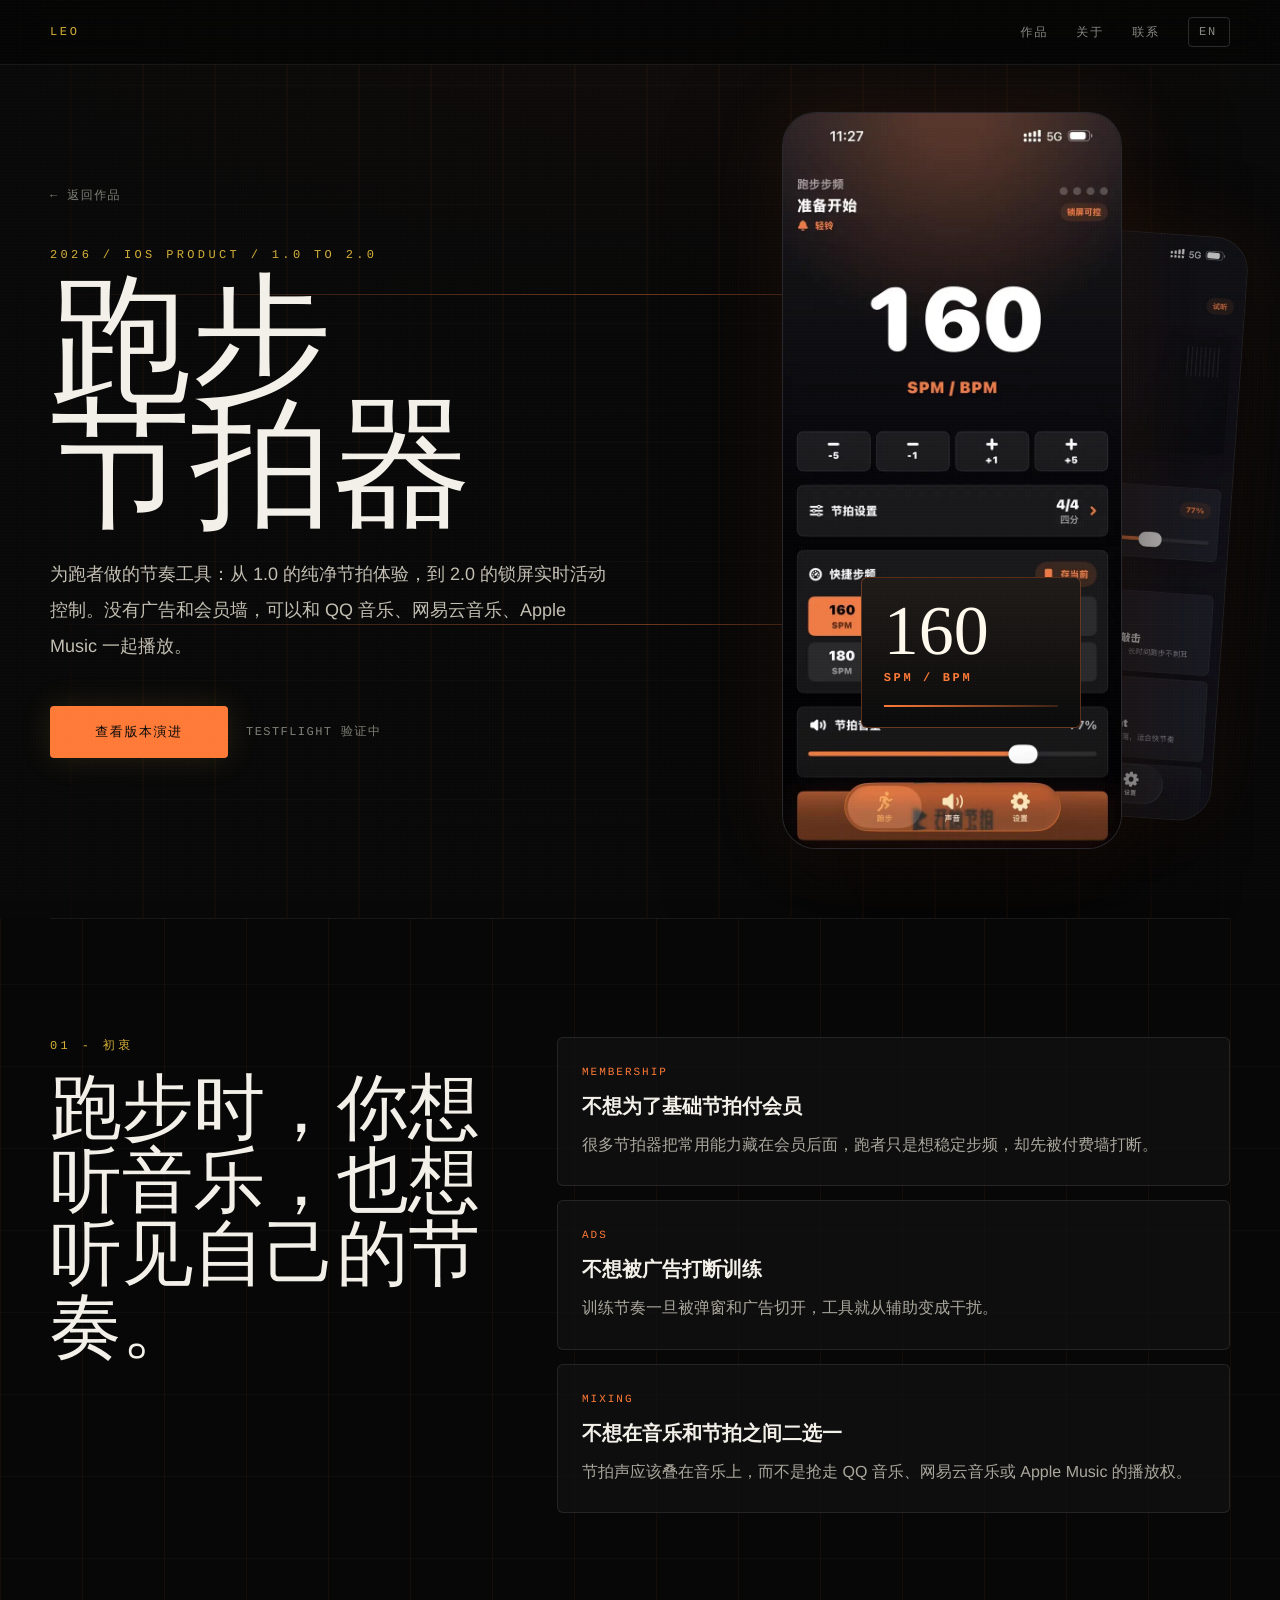
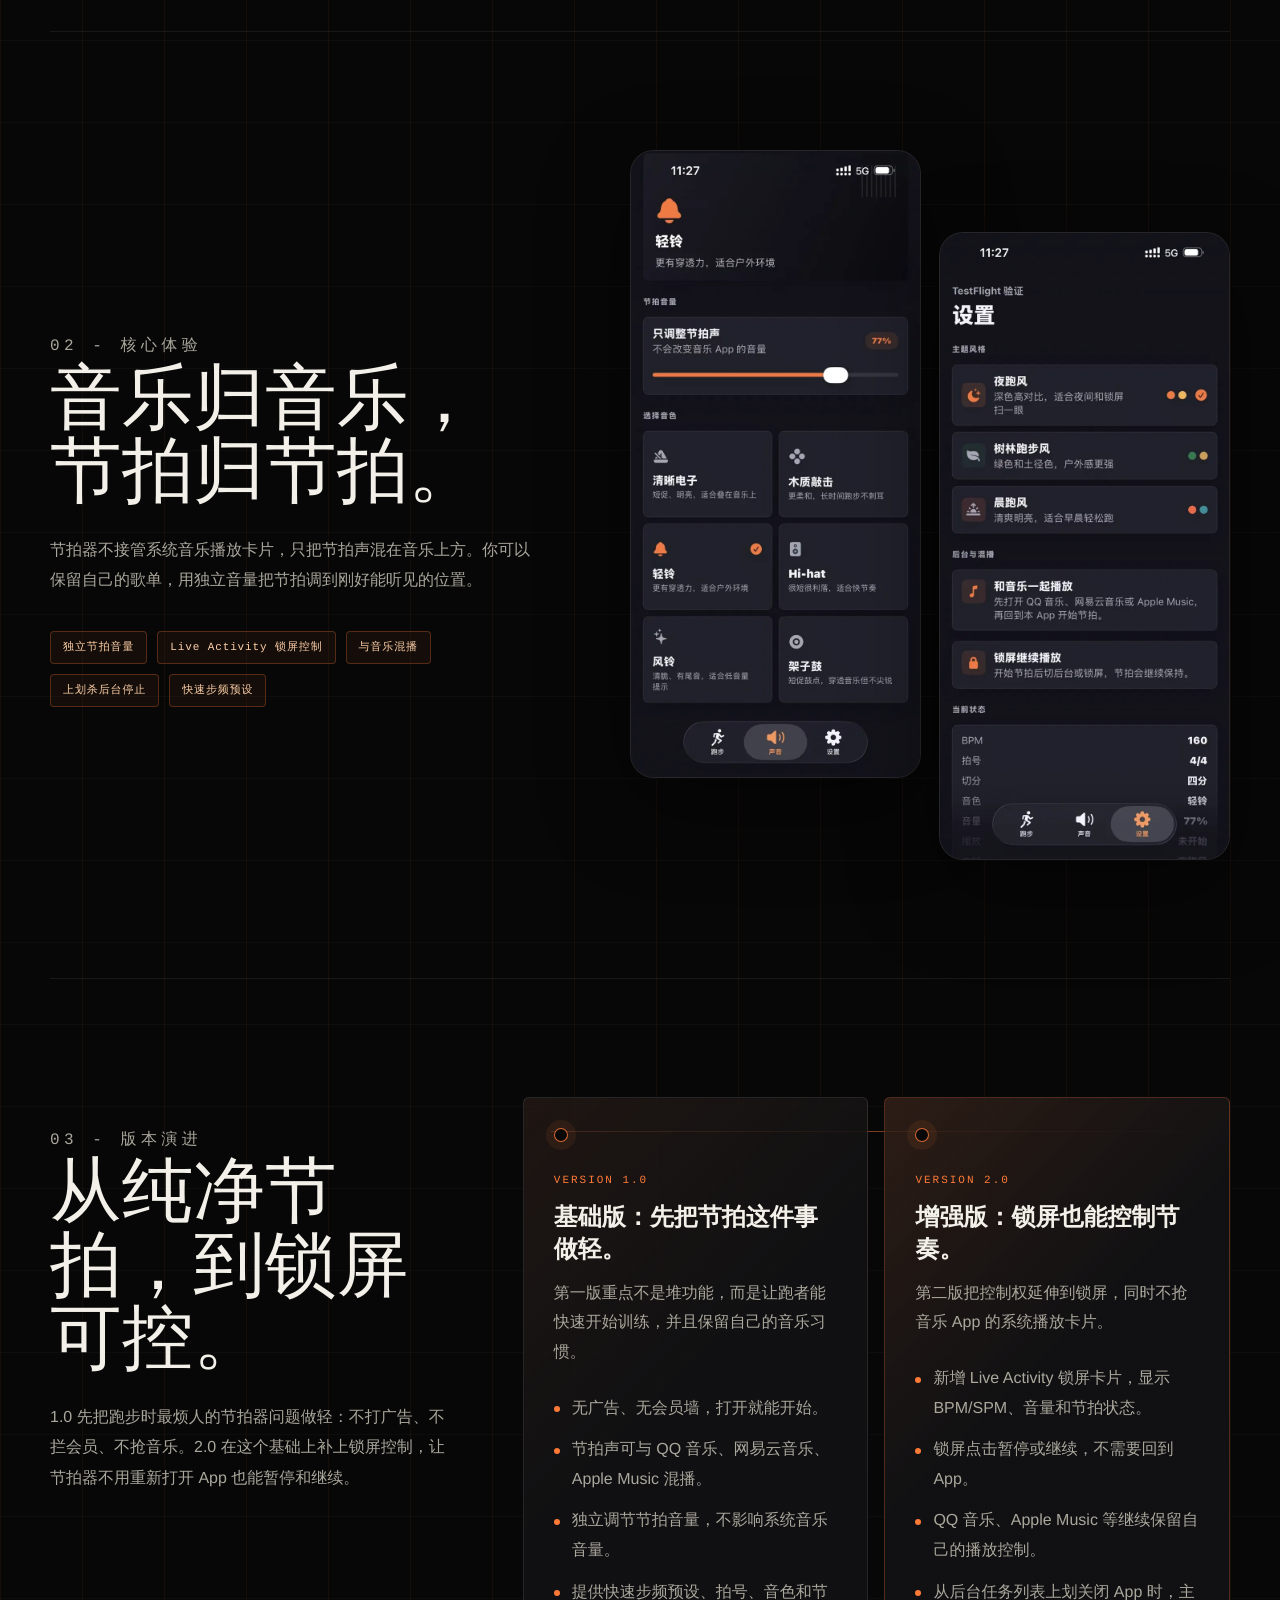
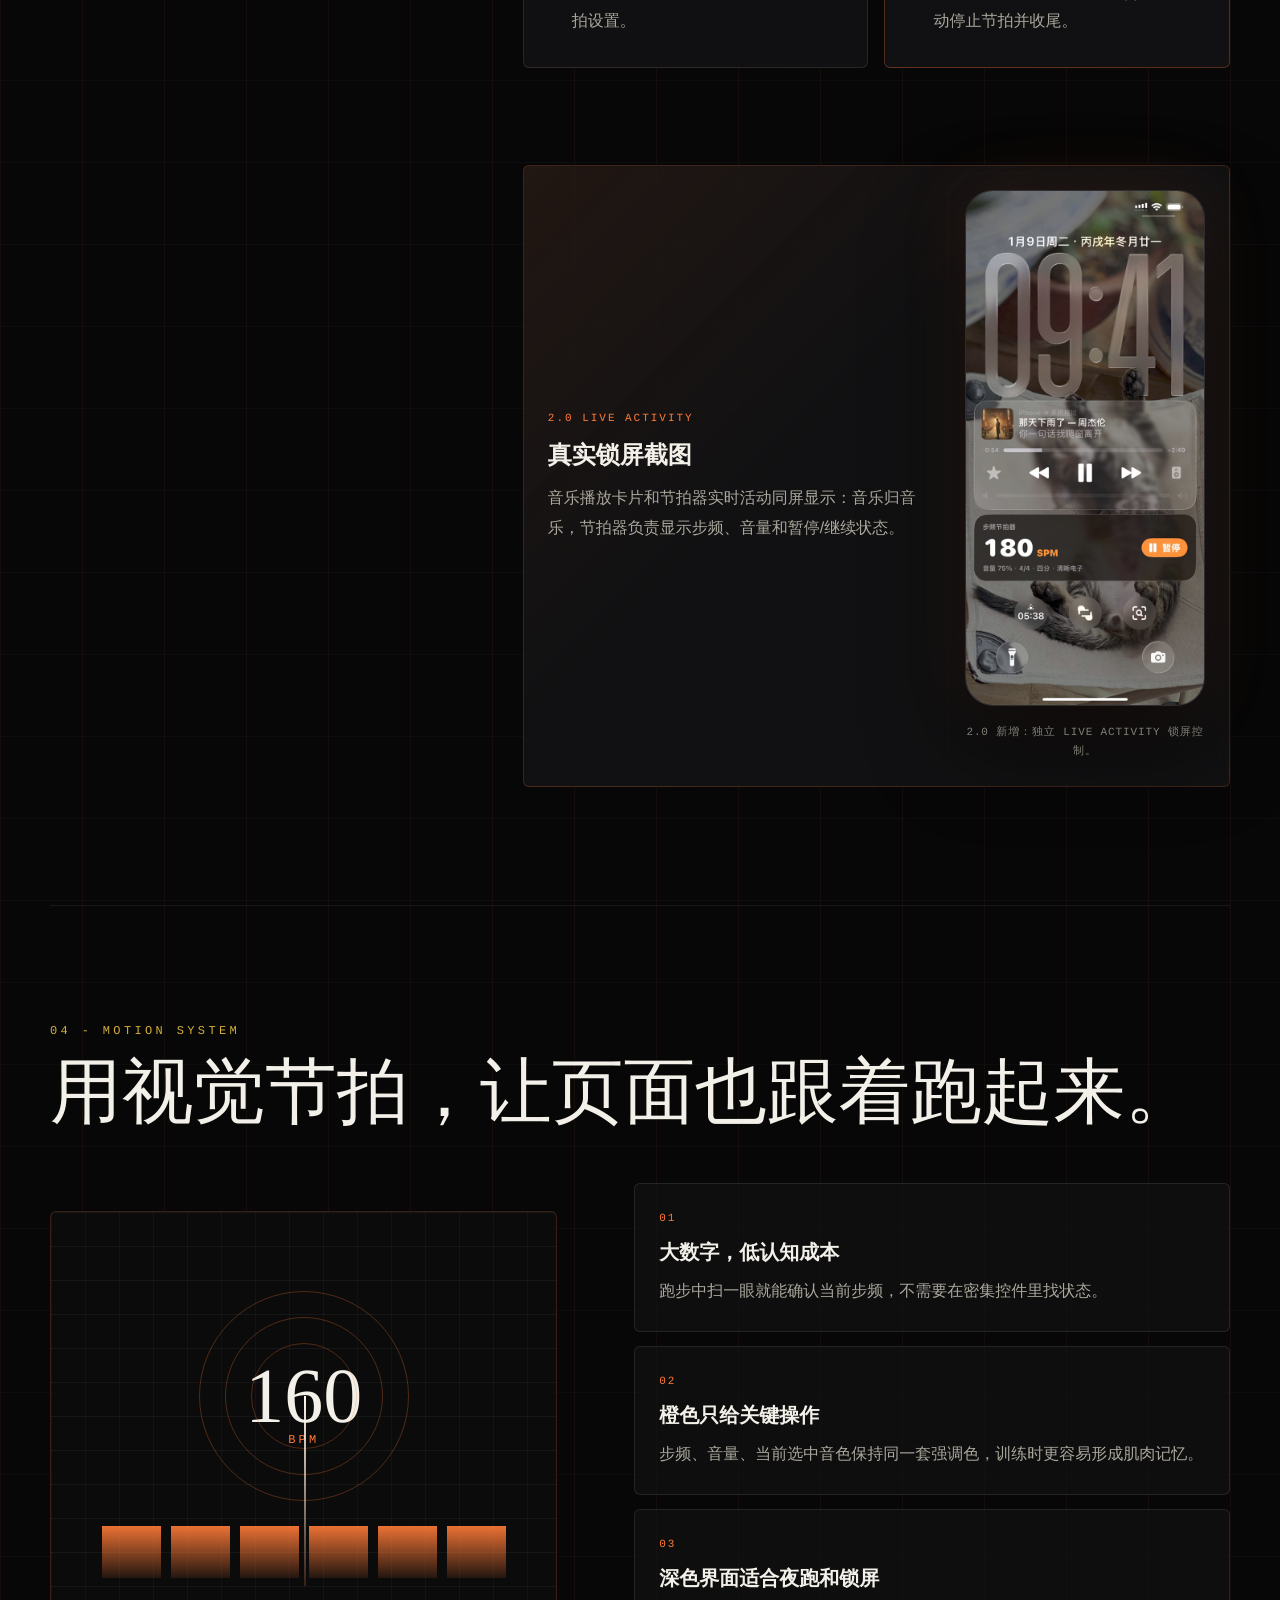
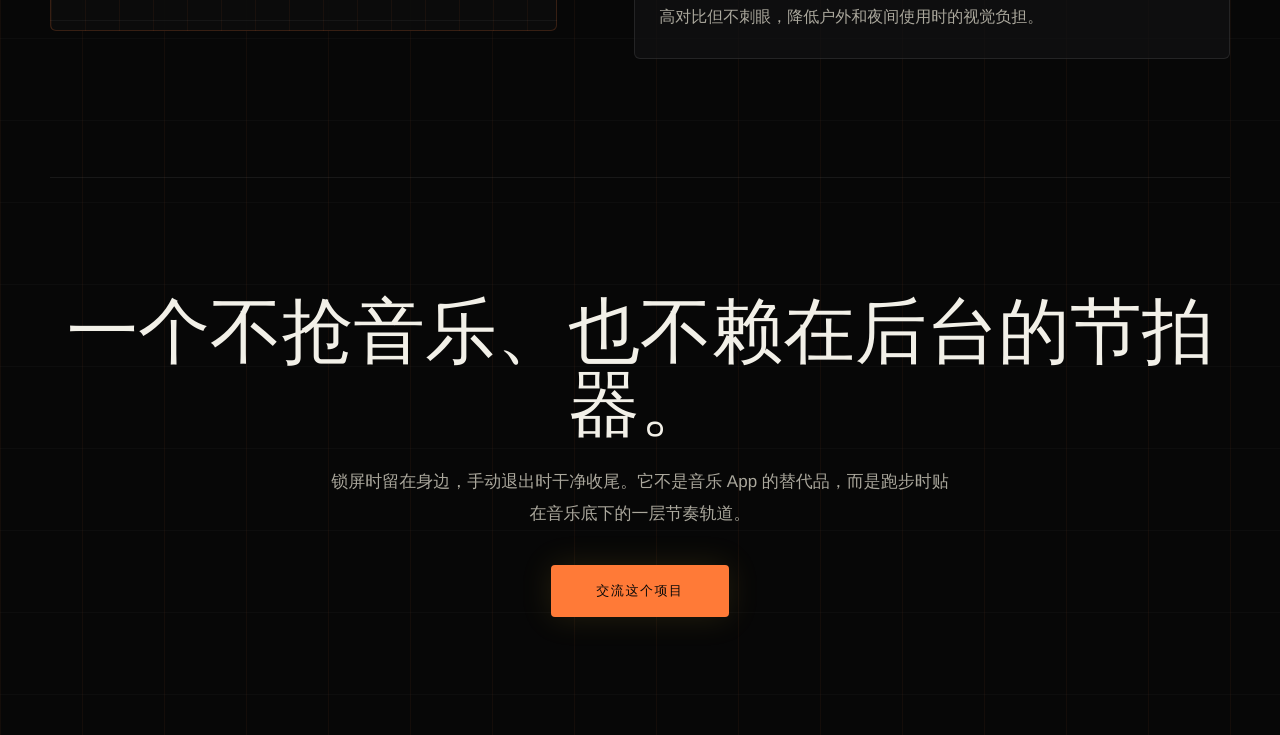
==== commit 82165b1a: "Update metronome version story" ====
--- a/metronome.html
+++ b/metronome.html
@@ -4,18 +4,18 @@
     <meta charset="utf-8" />
     <meta name="viewport" content="width=device-width, initial-scale=1" />
     <title>跑步节拍器 - 耀霖 Portfolio</title>
-    <meta name="description" content="跑步节拍器项目介绍：一款无广告、可与音乐同时播放、支持独立节拍音量的 iOS 跑步辅助工具。" />
+    <meta name="description" content="跑步节拍器项目介绍：从 1.0 的纯净节拍体验，到 2.0 的锁屏实时活动控制，一款无广告、可与音乐混播的 iOS 跑步辅助工具。" />
     <link rel="canonical" href="https://geyaolin.cn/metronome.html" />
     <meta name="theme-color" content="#080808" />
     <meta property="og:type" content="article" />
     <meta property="og:site_name" content="耀霖 Portfolio" />
     <meta property="og:title" content="跑步节拍器 - 耀霖 Portfolio" />
-    <meta property="og:description" content="无广告、可与音乐同时播放、支持独立节拍音量的 iOS 跑步辅助工具。" />
+    <meta property="og:description" content="从 1.0 的纯净节拍体验，到 2.0 的锁屏实时活动控制：无广告、可与音乐混播的 iOS 跑步辅助工具。" />
     <meta property="og:url" content="https://geyaolin.cn/metronome.html" />
     <meta property="og:image" content="https://geyaolin.cn/assets/metronome/run.webp" />
     <meta name="twitter:card" content="summary_large_image" />
     <meta name="twitter:title" content="跑步节拍器 - 耀霖 Portfolio" />
-    <meta name="twitter:description" content="无广告、可与音乐同时播放、支持独立节拍音量的 iOS 跑步辅助工具。" />
+    <meta name="twitter:description" content="从 1.0 的纯净节拍体验，到 2.0 的锁屏实时活动控制：无广告、可与音乐混播的 iOS 跑步辅助工具。" />
     <meta name="twitter:image" content="https://geyaolin.cn/assets/metronome/run.webp" />
     <link rel="stylesheet" href="./styles.css" />
   </head>
@@ -42,13 +42,13 @@
         <div class="metro-shell metro-hero-grid">
           <div class="metro-copy">
             <a class="back-link" href="./index.html#work">← 返回作品</a>
-            <p class="eyebrow">2026 / IOS PRODUCT</p>
-            <h1>跑步节拍器</h1>
+            <p class="eyebrow">2026 / IOS PRODUCT / 1.0 TO 2.0</p>
+            <h1>跑步<br /><span class="metro-title-line">节拍器</span></h1>
             <p class="metro-lede">
-              为跑者做的节奏工具：没有广告和会员墙，可以和 QQ 音乐、网易云音乐、Apple Music 一起播放，并且只调整节拍声自己的音量。
+              为跑者做的节奏工具：从 1.0 的纯净节拍体验，到 2.0 的锁屏实时活动控制。没有广告和会员墙，可以和 QQ 音乐、网易云音乐、Apple Music 一起播放。
             </p>
             <div class="metro-hero-actions">
-              <a class="download-action metro-action" href="#design-story">查看设计思路</a>
+              <a class="download-action metro-action" href="#version-2">查看版本演进</a>
               <span>TestFlight 验证中</span>
             </div>
           </div>
@@ -96,14 +96,15 @@
       <section class="metro-shell metro-feature-band">
         <div class="metro-feature-copy">
           <p class="eyebrow">02 - 核心体验</p>
-          <h2>只调节拍声，不动音乐音量。</h2>
+          <h2>音乐归音乐，节拍归节拍。</h2>
           <p>
-            把节拍音量和音乐音量分开，是这个产品最重要的判断。跑者可以保留熟悉的歌单，只把节拍声调到刚好能听见的位置。
+            节拍器不接管系统音乐播放卡片，只把节拍声混在音乐上方。你可以保留自己的歌单，用独立音量把节拍调到刚好能听见的位置。
           </p>
           <div class="metro-spec-list">
             <span>独立节拍音量</span>
-            <span>后台继续播放</span>
-            <span>锁屏可控</span>
+            <span>Live Activity 锁屏控制</span>
+            <span>与音乐混播</span>
+            <span>上划杀后台停止</span>
             <span>快速步频预设</span>
           </div>
         </div>
@@ -113,8 +114,54 @@
         </div>
       </section>
 
+      <section class="metro-shell metro-update" id="version-2">
+        <div class="metro-update-copy">
+          <p class="eyebrow">03 - 版本演进</p>
+          <h2>从纯净节拍，到锁屏可控。</h2>
+          <p>
+            1.0 先把跑步时最烦人的节拍器问题做轻：不打广告、不拦会员、不抢音乐。2.0 在这个基础上补上锁屏控制，让节拍器不用重新打开 App 也能暂停和继续。
+          </p>
+        </div>
+        <div class="metro-version-flow">
+          <article class="metro-version-card">
+            <span>Version 1.0</span>
+            <h3>基础版：先把节拍这件事做轻。</h3>
+            <p>第一版重点不是堆功能，而是让跑者能快速开始训练，并且保留自己的音乐习惯。</p>
+            <ul>
+              <li>无广告、无会员墙，打开就能开始。</li>
+              <li>节拍声可与 QQ 音乐、网易云音乐、Apple Music 混播。</li>
+              <li>独立调节节拍音量，不影响系统音乐音量。</li>
+              <li>提供快速步频预设、拍号、音色和节拍设置。</li>
+            </ul>
+          </article>
+
+          <article class="metro-version-card metro-version-card-current">
+            <span>Version 2.0</span>
+            <h3>增强版：锁屏也能控制节奏。</h3>
+            <p>第二版把控制权延伸到锁屏，同时不抢音乐 App 的系统播放卡片。</p>
+            <ul>
+              <li>新增 Live Activity 锁屏卡片，显示 BPM/SPM、音量和节拍状态。</li>
+              <li>锁屏点击暂停或继续，不需要回到 App。</li>
+              <li>QQ 音乐、Apple Music 等继续保留自己的播放控制。</li>
+              <li>从后台任务列表上划关闭 App 时，主动停止节拍并收尾。</li>
+            </ul>
+          </article>
+        </div>
+        <div class="metro-update-proof">
+          <div class="metro-update-proof-copy">
+            <span>2.0 Live Activity</span>
+            <h3>真实锁屏截图</h3>
+            <p>音乐播放卡片和节拍器实时活动同屏显示：音乐归音乐，节拍器负责显示步频、音量和暂停/继续状态。</p>
+          </div>
+          <figure class="metro-lockshot">
+            <img src="./assets/metronome/lock-screen-2.0.jpg" alt="iPhone 锁屏同时显示音乐播放卡片和跑步节拍器 Live Activity，节拍器显示步频、音量和暂停按钮" />
+            <figcaption>2.0 新增：独立 Live Activity 锁屏控制。</figcaption>
+          </figure>
+        </div>
+      </section>
+
       <section class="metro-shell metro-motion">
-        <p class="eyebrow">03 - Motion System</p>
+        <p class="eyebrow">04 - Motion System</p>
         <h2>用视觉节拍，让页面也跟着跑起来。</h2>
         <div class="metro-motion-grid">
           <div class="metro-beat-visual" aria-hidden="true">
@@ -156,8 +203,8 @@
       </section>
 
       <section class="metro-shell metro-closing">
-        <h2>一个不抢戏的节拍器。</h2>
-        <p>它不是音乐 App 的替代品，而是跑步时贴在音乐底下的一层节奏轨道。</p>
+        <h2>一个不抢音乐、也不赖在后台的节拍器。</h2>
+        <p>锁屏时留在身边，手动退出时干净收尾。它不是音乐 App 的替代品，而是跑步时贴在音乐底下的一层节奏轨道。</p>
         <a class="download-action metro-action" href="./index.html#contact">交流这个项目</a>
       </section>
     </main>
--- a/styles.css
+++ b/styles.css
@@ -270,6 +270,10 @@
   line-height: 1;
 }
 
+.mobile-title-break {
+  display: none;
+}
+
 .type-line {
   height: 30px;
   margin: 0 0 22px;
@@ -391,7 +395,7 @@
 
 .project-grid {
   display: grid;
-  grid-template-columns: repeat(3, minmax(0, 1fr));
+  grid-template-columns: repeat(2, minmax(0, 1fr));
   gap: 34px;
 }
 
@@ -445,6 +449,109 @@
 
 .project-card:hover .project-visual::before {
   transform: scale(1.06);
+}
+
+.project-image {
+  position: absolute;
+  z-index: 2;
+  left: 50%;
+  top: 34px;
+  width: min(46%, 210px);
+  border: 1px solid rgba(255, 255, 255, 0.12);
+  border-radius: 18px;
+  box-shadow: 0 24px 74px rgba(0, 0, 0, 0.68);
+  transform: translateX(-50%);
+}
+
+.project-image-glow {
+  position: absolute;
+  z-index: 1;
+  inset: 18% 18% -16%;
+  background: radial-gradient(circle, var(--accent-alpha), transparent 64%);
+  filter: blur(8px);
+}
+
+.project-reader-shot {
+  position: absolute;
+  inset: 26px;
+  z-index: 2;
+  display: grid;
+  grid-template-columns: 1fr 0.72fr;
+  grid-template-rows: auto 1fr;
+  gap: 12px;
+  pointer-events: none;
+}
+
+.reader-shot-top,
+.reader-shot-page,
+.reader-shot-ai {
+  border: 1px solid rgba(110, 231, 183, 0.2);
+  border-radius: 5px;
+  background:
+    linear-gradient(135deg, rgba(110, 231, 183, 0.1), rgba(5, 5, 5, 0.72)),
+    rgba(5, 5, 5, 0.45);
+}
+
+.reader-shot-top {
+  grid-column: 1 / -1;
+  display: flex;
+  align-items: center;
+  justify-content: space-between;
+  height: 34px;
+  padding: 0 12px;
+}
+
+.reader-shot-top span {
+  width: 42%;
+  height: 6px;
+  border-radius: 999px;
+  background: rgba(238, 246, 238, 0.7);
+}
+
+.reader-shot-top i {
+  width: 34px;
+  height: 6px;
+  border-radius: 999px;
+  background: rgba(110, 231, 183, 0.52);
+}
+
+.reader-shot-page {
+  padding: 18px;
+}
+
+.reader-shot-page strong {
+  display: block;
+  color: #eef6ee;
+  font-family: var(--font-display);
+  font-size: 20px;
+  font-weight: 300;
+}
+
+.reader-shot-page p {
+  margin: 12px 0 18px;
+  color: #a9b4aa;
+  font-size: 11px;
+  line-height: 1.8;
+}
+
+.reader-shot-page em,
+.reader-shot-ai i {
+  display: block;
+  height: 1px;
+  margin-top: 10px;
+  background: linear-gradient(90deg, rgba(110, 231, 183, 0.68), transparent);
+}
+
+.reader-shot-ai {
+  padding: 16px 14px;
+}
+
+.reader-shot-ai span {
+  color: var(--gold);
+  font-family: var(--font-mono);
+  font-size: 10px;
+  letter-spacing: 0.18em;
+  text-transform: uppercase;
 }
 
 .project-metronome {
@@ -1631,6 +1738,10 @@
   line-height: 0.88;
 }
 
+.metro-title-line {
+  white-space: nowrap;
+}
+
 .metro-lede {
   width: min(680px, 100%);
   margin: 0;
@@ -1747,6 +1858,7 @@
 
 .metro-problem,
 .metro-feature-band,
+.metro-update,
 .metro-motion,
 .metro-closing {
   position: relative;
@@ -1762,6 +1874,7 @@
 
 .metro-problem h2,
 .metro-feature-copy h2,
+.metro-update-copy h2,
 .metro-motion h2,
 .metro-closing h2 {
   margin: 0;
@@ -1804,6 +1917,7 @@
 
 .metro-problem-grid p,
 .metro-feature-copy p,
+.metro-update-copy p,
 .metro-motion-copy p,
 .metro-closing p {
   margin: 0;
@@ -1859,6 +1973,179 @@
 
 .metro-screens img:nth-child(2) {
   margin-top: 82px;
+}
+
+.metro-update {
+  display: grid;
+  grid-template-columns: minmax(280px, 0.56fr) minmax(0, 1fr);
+  gap: clamp(42px, 6vw, 84px);
+  align-items: start;
+}
+
+.metro-update-copy > p {
+  max-width: 520px;
+  margin-top: 28px;
+  font-size: 16px;
+}
+
+.metro-version-flow {
+  position: relative;
+  display: grid;
+  grid-template-columns: repeat(2, minmax(0, 1fr));
+  gap: 16px;
+  min-width: 0;
+}
+
+.metro-version-flow::before {
+  position: absolute;
+  top: 34px;
+  left: 28px;
+  right: 28px;
+  height: 1px;
+  content: "";
+  background: linear-gradient(90deg, rgba(255, 122, 55, 0.8), rgba(255, 122, 55, 0.14));
+}
+
+.metro-version-card {
+  position: relative;
+  z-index: 1;
+  min-height: 430px;
+  min-width: 0;
+  padding: 30px;
+  border: 1px solid rgba(255, 255, 255, 0.09);
+  border-radius: 6px;
+  background:
+    linear-gradient(135deg, rgba(255, 122, 55, 0.065), rgba(18, 18, 20, 0.74) 48%),
+    rgba(18, 18, 20, 0.74);
+}
+
+.metro-version-card-current {
+  border-color: rgba(255, 122, 55, 0.26);
+  background:
+    linear-gradient(135deg, rgba(255, 122, 55, 0.12), rgba(18, 18, 20, 0.76) 46%),
+    rgba(18, 18, 20, 0.78);
+}
+
+.metro-version-card::before {
+  display: block;
+  width: 12px;
+  height: 12px;
+  margin-bottom: 28px;
+  content: "";
+  border: 1px solid rgba(255, 122, 55, 0.82);
+  border-radius: 50%;
+  background: #080808;
+  box-shadow: 0 0 0 8px rgba(255, 122, 55, 0.08);
+}
+
+.metro-version-card > span,
+.metro-update-proof-copy span {
+  color: #ff7a37;
+  font-family: var(--font-mono);
+  font-size: 11px;
+  letter-spacing: 0.18em;
+  text-transform: uppercase;
+}
+
+.metro-version-card h3,
+.metro-update-proof-copy h3 {
+  margin: 14px 0 12px;
+  color: var(--text);
+  font-size: 24px;
+  line-height: 1.35;
+  overflow-wrap: anywhere;
+}
+
+.metro-version-card p,
+.metro-version-card li,
+.metro-update-proof-copy p {
+  margin: 0;
+  color: #aaa79c;
+  line-height: 1.85;
+  overflow-wrap: anywhere;
+}
+
+.metro-version-card ul {
+  display: grid;
+  gap: 12px;
+  margin: 26px 0 0;
+  padding: 0;
+  list-style: none;
+}
+
+.metro-version-card li {
+  position: relative;
+  padding-left: 18px;
+}
+
+.metro-version-card li::before {
+  position: absolute;
+  top: 0.78em;
+  left: 0;
+  width: 6px;
+  height: 6px;
+  content: "";
+  border-radius: 50%;
+  background: #ff7a37;
+}
+
+.metro-update-proof {
+  grid-column: 2;
+  display: grid;
+  grid-template-columns: minmax(0, 1fr) minmax(190px, 240px);
+  gap: 28px;
+  align-items: center;
+  min-width: 0;
+  margin-top: 20px;
+  padding: 24px;
+  border: 1px solid rgba(255, 122, 55, 0.18);
+  border-radius: 6px;
+  background:
+    linear-gradient(135deg, rgba(255, 122, 55, 0.08), rgba(18, 18, 20, 0.78) 42%),
+    rgba(18, 18, 20, 0.72);
+}
+
+.metro-lockshot {
+  position: relative;
+  margin: 0;
+}
+
+.metro-lockshot::before {
+  position: absolute;
+  inset: -18px;
+  z-index: -1;
+  content: "";
+  border: 1px solid rgba(255, 122, 55, 0.18);
+  border-radius: 34px;
+  background:
+    linear-gradient(90deg, rgba(255, 122, 55, 0.06) 1px, transparent 1px),
+    linear-gradient(rgba(255, 255, 255, 0.045) 1px, transparent 1px),
+    rgba(12, 12, 12, 0.72);
+  background-size: 30px 30px;
+}
+
+.metro-lockshot img {
+  display: block;
+  width: min(100%, 240px);
+  margin: 0 auto;
+  border: 1px solid rgba(255, 255, 255, 0.12);
+  border-radius: 28px;
+  background: #101014;
+  box-shadow:
+    0 34px 92px rgba(0, 0, 0, 0.62),
+    0 0 70px rgba(255, 122, 55, 0.12);
+}
+
+.metro-lockshot figcaption {
+  max-width: 300px;
+  margin: 18px auto 0;
+  color: var(--dim);
+  font-family: var(--font-mono);
+  font-size: 11px;
+  line-height: 1.7;
+  text-align: center;
+  letter-spacing: 0.08em;
+  text-transform: uppercase;
 }
 
 .metro-motion-grid {
@@ -2120,6 +2407,7 @@
   .metro-hero-grid,
   .metro-problem,
   .metro-feature-band,
+  .metro-update,
   .metro-motion-grid,
   .reader-demo,
   .case-feature-list div {
@@ -2144,9 +2432,28 @@
 
   .metro-feature-band,
   .metro-problem,
+  .metro-update,
   .metro-motion,
   .metro-closing {
     padding: 92px 0;
+  }
+
+  .metro-version-flow {
+    grid-template-columns: 1fr;
+  }
+
+  .metro-version-flow::before {
+    top: 32px;
+    right: auto;
+    bottom: 32px;
+    left: 35px;
+    width: 1px;
+    height: auto;
+    background: linear-gradient(180deg, rgba(255, 122, 55, 0.8), rgba(255, 122, 55, 0.14));
+  }
+
+  .metro-update-proof {
+    grid-column: 1;
   }
 
   .case-hero-layout {
@@ -2177,8 +2484,30 @@
     padding-inline: 14px;
   }
 
+  .hero-video {
+    opacity: 0.98;
+    object-position: 70% center;
+    transform: scale(1.04);
+  }
+
+  .hero-shade {
+    background:
+      linear-gradient(180deg, rgba(0, 0, 0, 0.36), rgba(0, 0, 0, 0.12) 38%, rgba(0, 0, 0, 0.62)),
+      linear-gradient(90deg, rgba(5, 5, 5, 0.88) 0%, rgba(5, 5, 5, 0.64) 52%, rgba(5, 5, 5, 0.18) 100%);
+  }
+
   .hero-content {
     padding-top: 8vh;
+  }
+
+  .hero-content h1 {
+    max-width: 96%;
+    font-size: clamp(2.55rem, 11vw, 3.5rem);
+    line-height: 1.04;
+  }
+
+  .mobile-title-break {
+    display: block;
   }
 
   .hero-copy {
@@ -2251,6 +2580,20 @@
 
   .metro-screens img:nth-child(2) {
     margin-top: 0;
+  }
+
+  .metro-version-card {
+    min-height: auto;
+    padding: 24px;
+  }
+
+  .metro-update-proof {
+    grid-template-columns: 1fr;
+    padding: 22px;
+  }
+
+  .metro-lockshot img {
+    width: min(100%, 330px);
   }
 
   .metro-beat-visual {
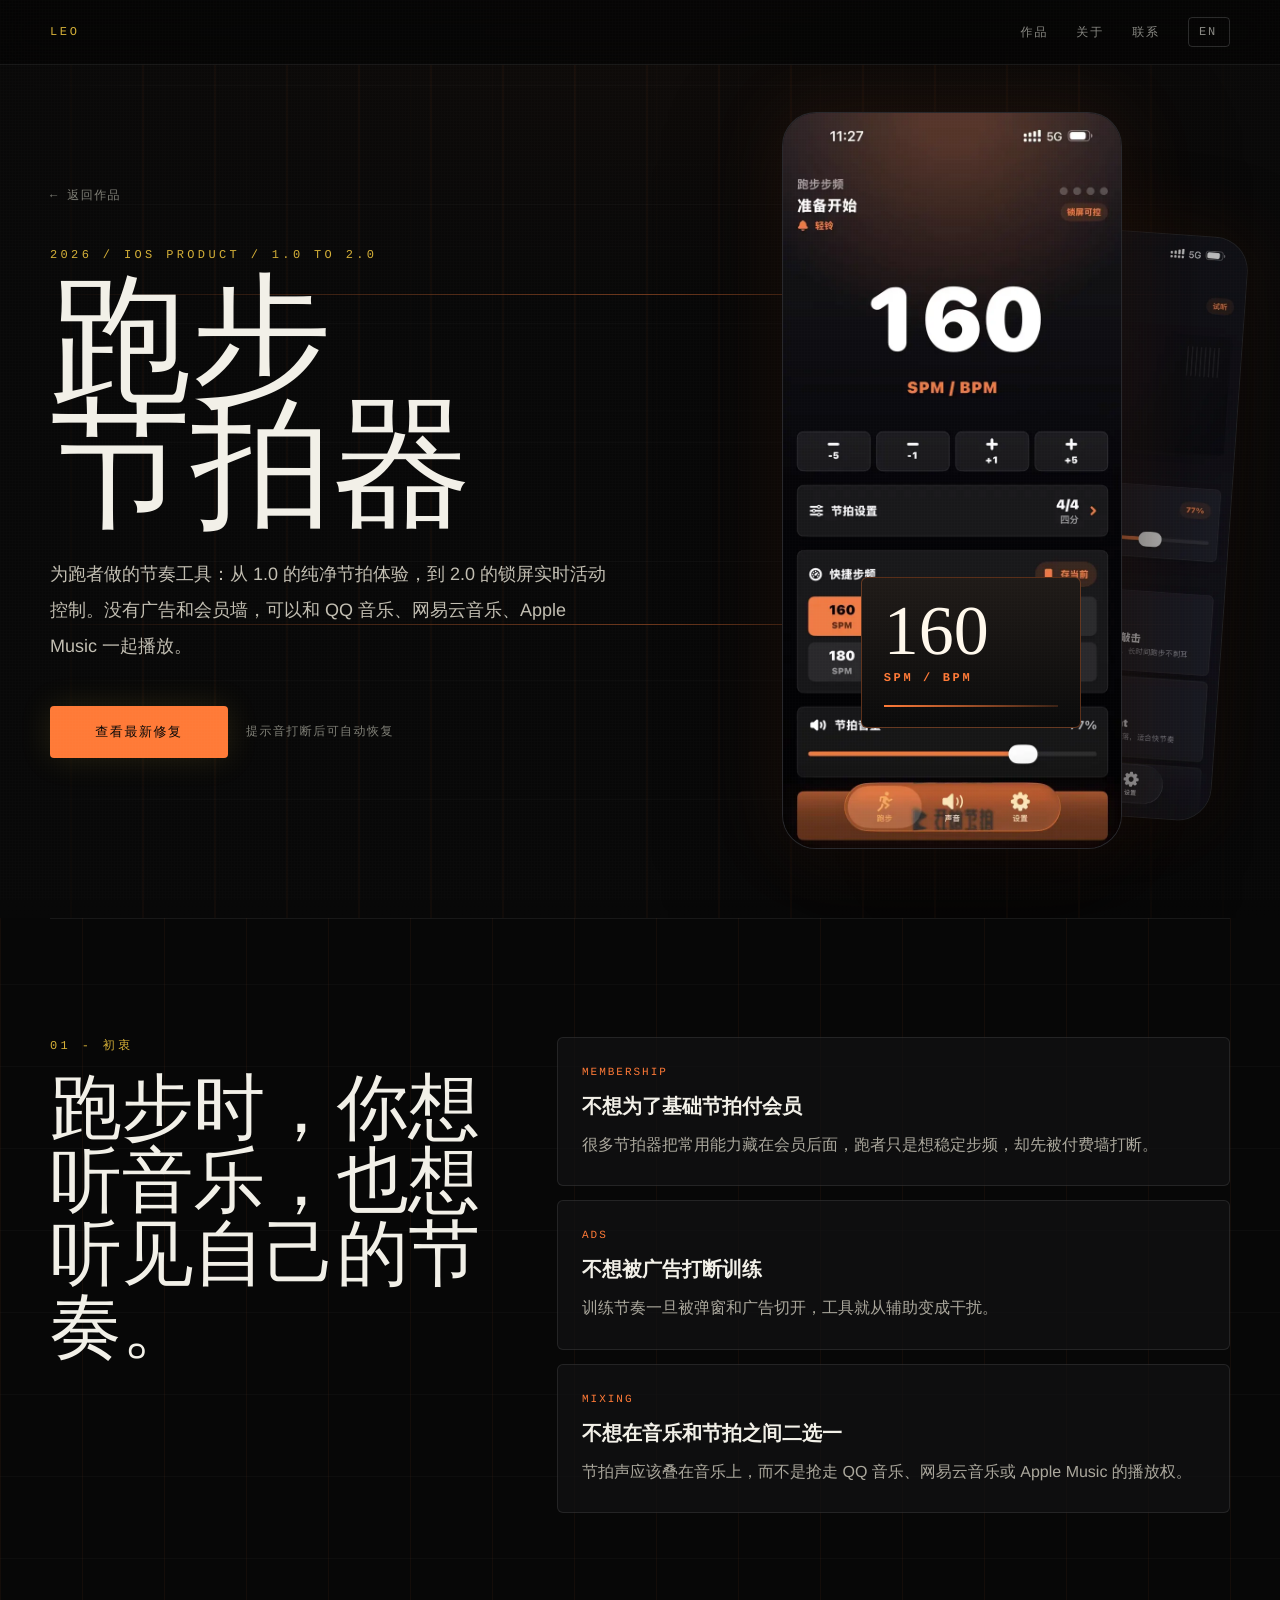
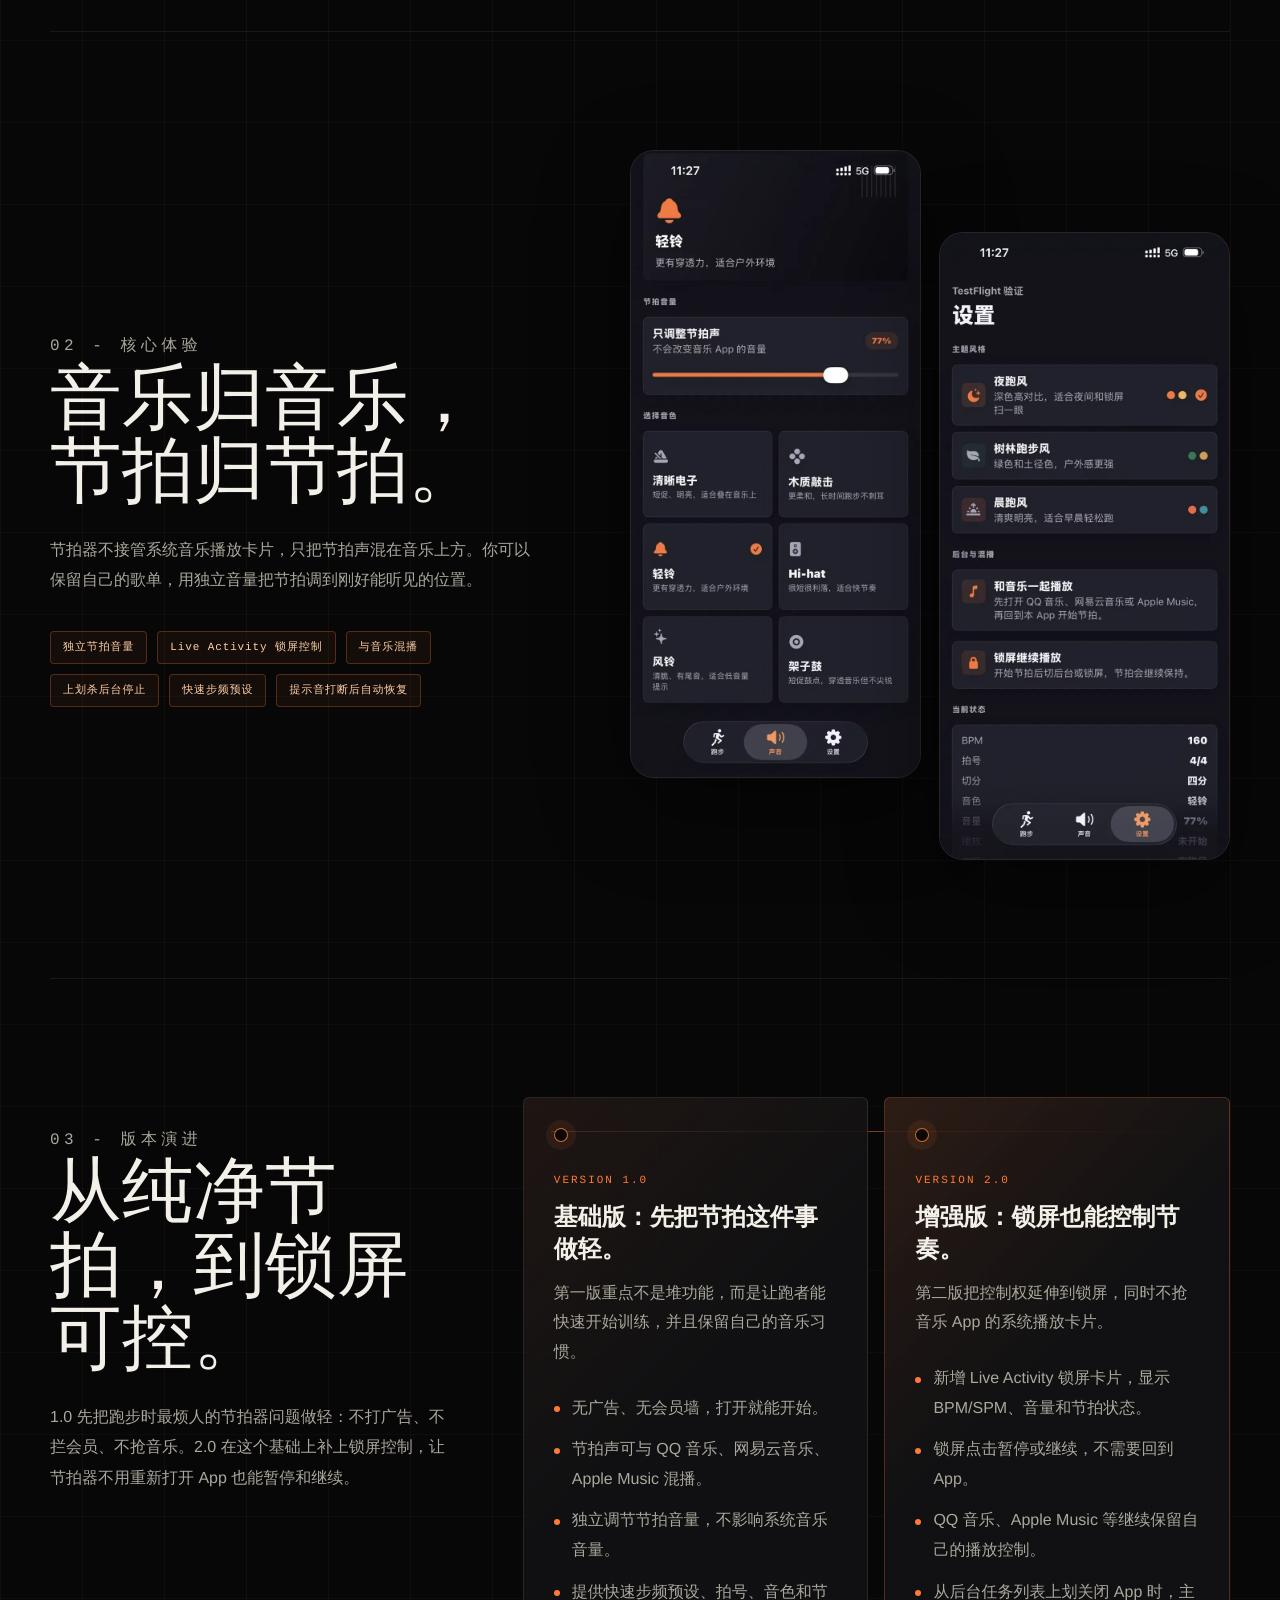
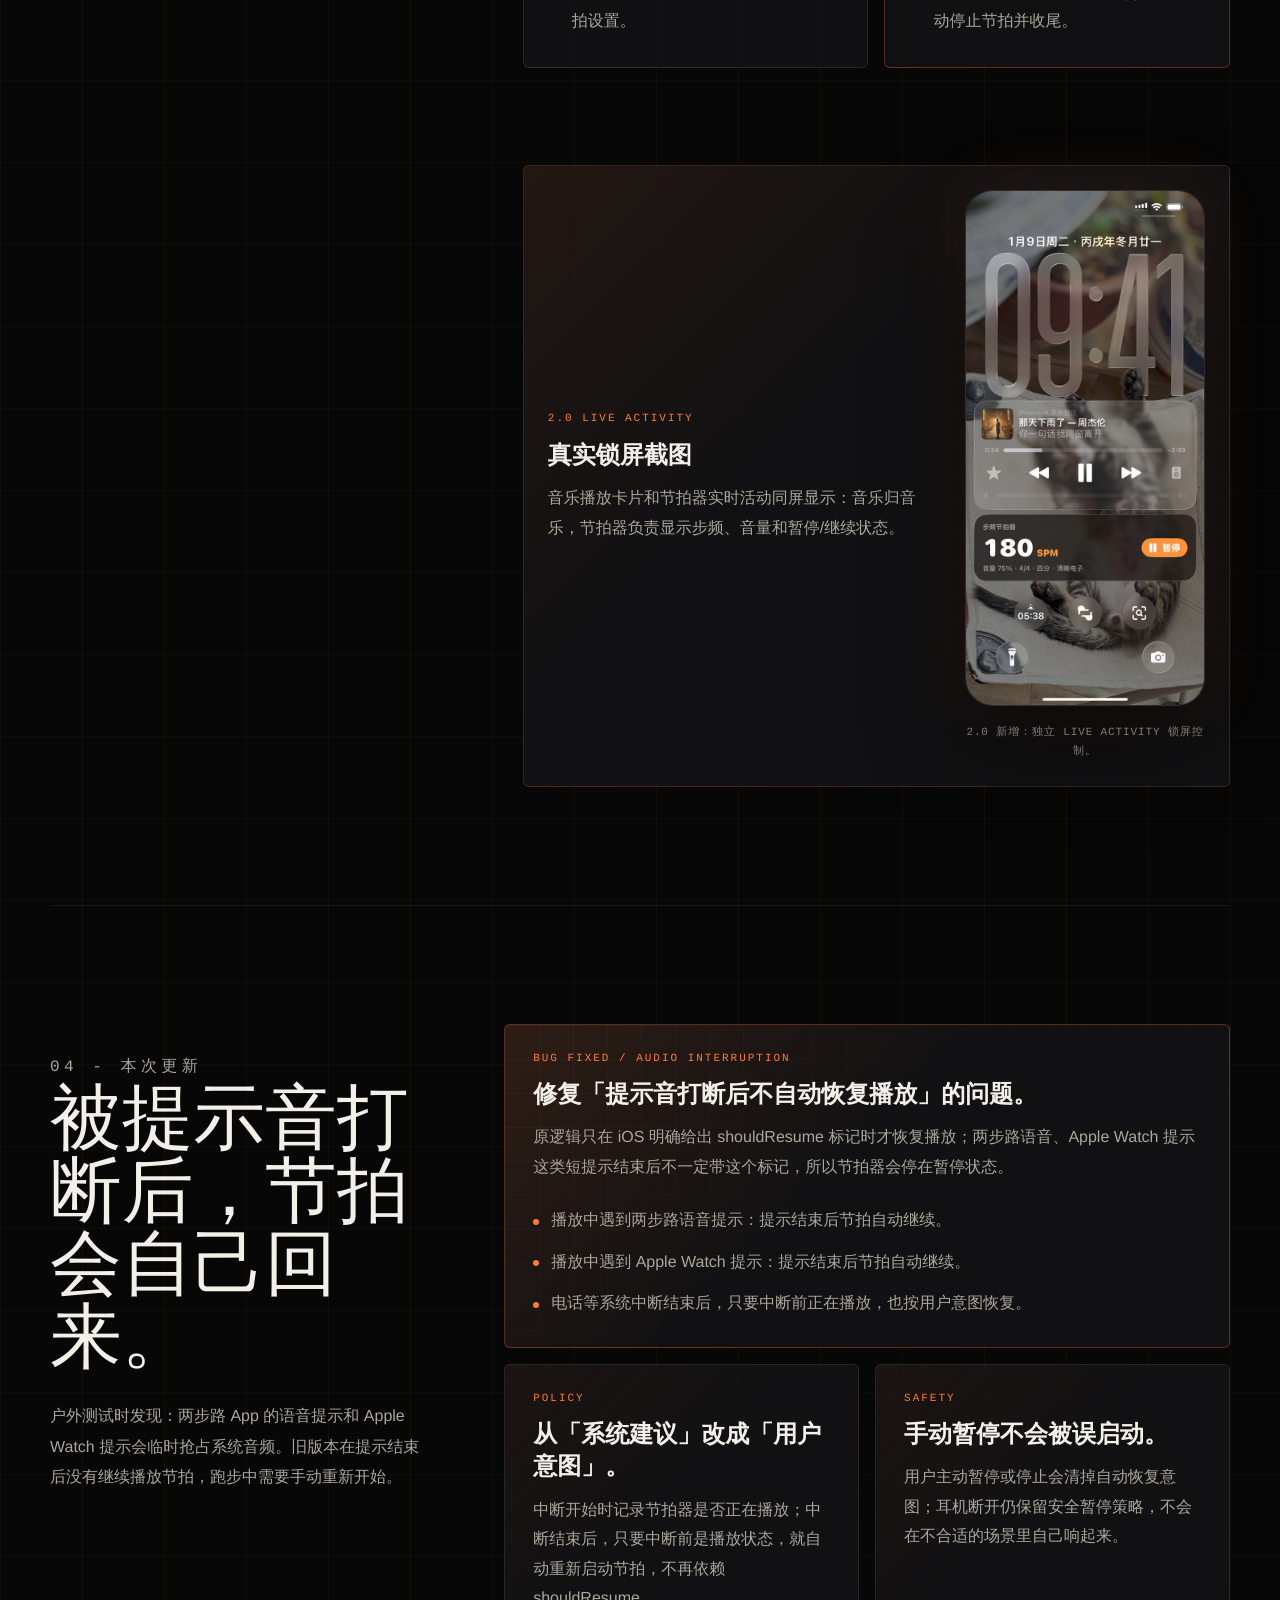
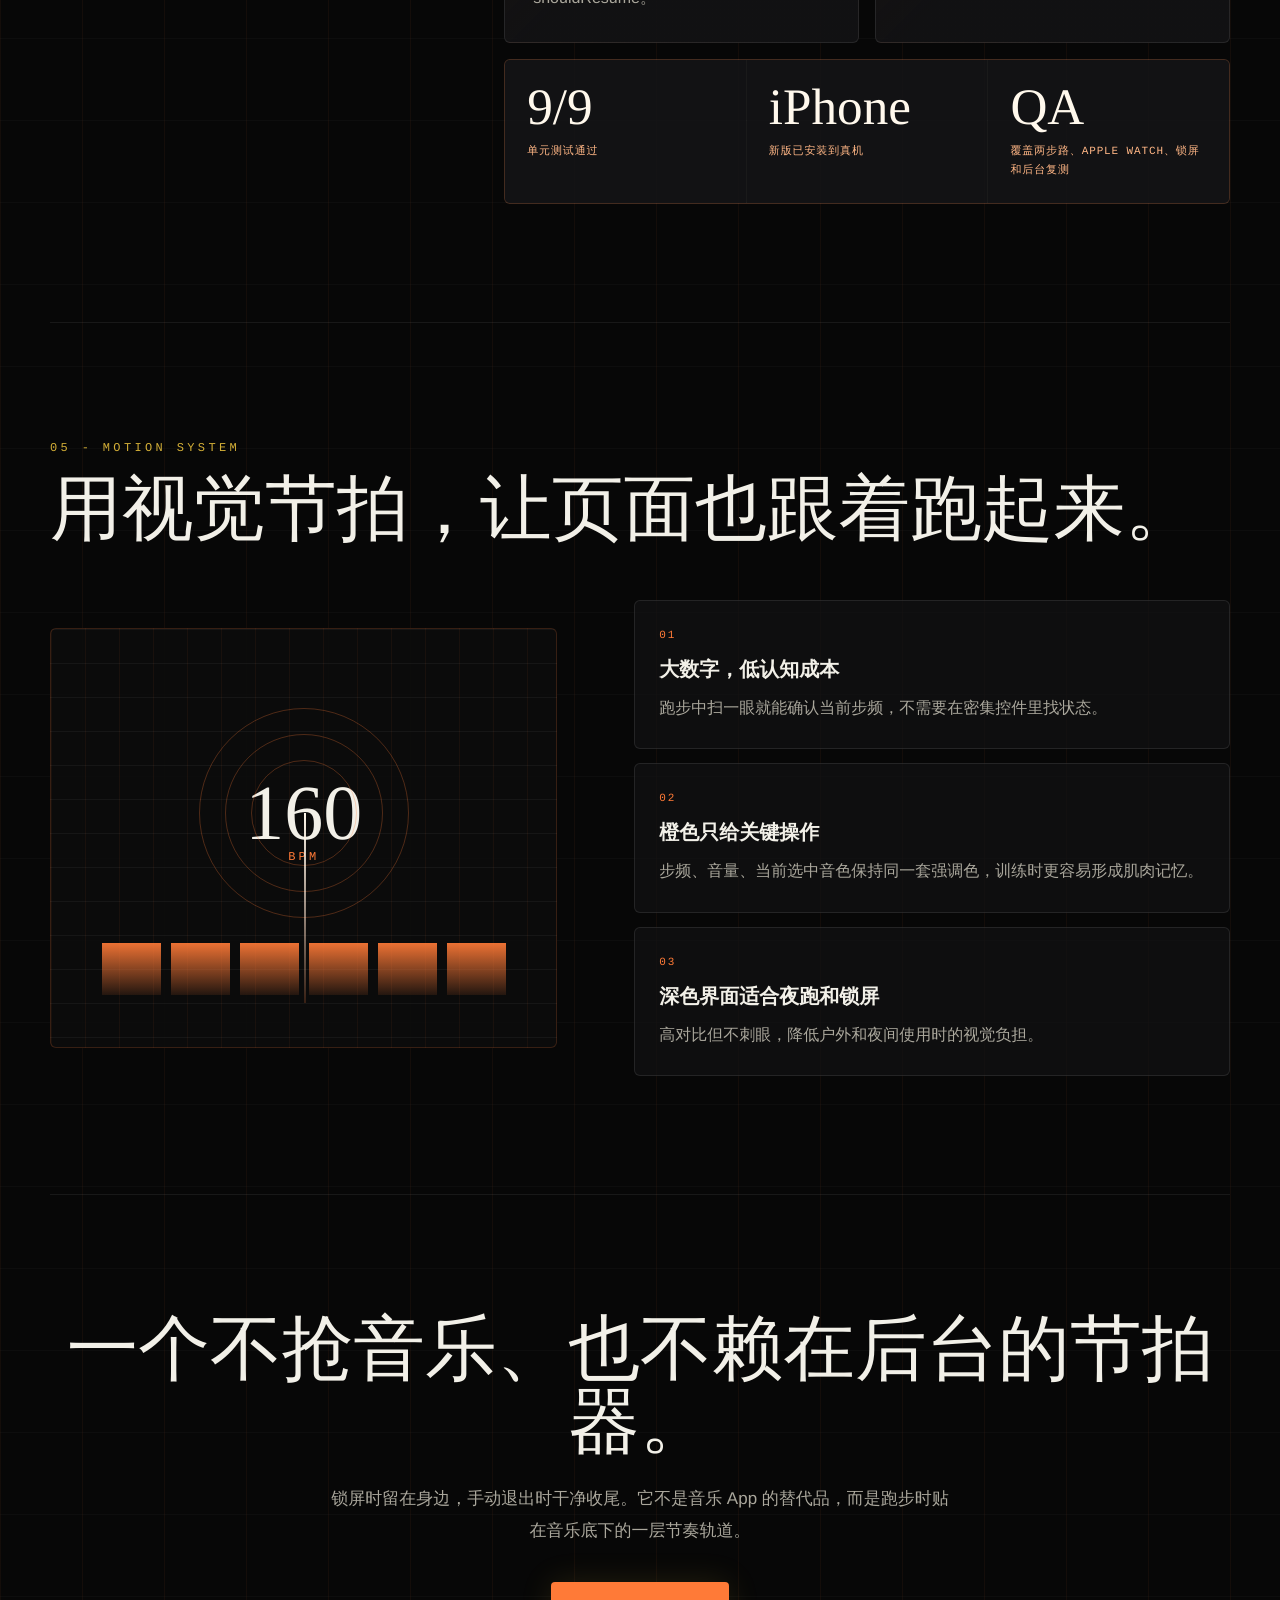
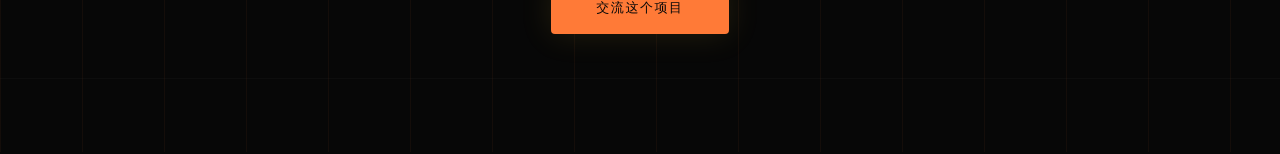
==== commit 25a86db4: "Update metronome interruption fix notes" ====
--- a/metronome.html
+++ b/metronome.html
@@ -4,18 +4,18 @@
     <meta charset="utf-8" />
     <meta name="viewport" content="width=device-width, initial-scale=1" />
     <title>跑步节拍器 - 耀霖 Portfolio</title>
-    <meta name="description" content="跑步节拍器项目介绍：从 1.0 的纯净节拍体验，到 2.0 的锁屏实时活动控制，一款无广告、可与音乐混播的 iOS 跑步辅助工具。" />
+    <meta name="description" content="跑步节拍器项目介绍：从 1.0 的纯净节拍体验，到 2.0 的锁屏实时活动控制，并修复两步路和 Apple Watch 提示音打断后不自动恢复的问题。" />
     <link rel="canonical" href="https://geyaolin.cn/metronome.html" />
     <meta name="theme-color" content="#080808" />
     <meta property="og:type" content="article" />
     <meta property="og:site_name" content="耀霖 Portfolio" />
     <meta property="og:title" content="跑步节拍器 - 耀霖 Portfolio" />
-    <meta property="og:description" content="从 1.0 的纯净节拍体验，到 2.0 的锁屏实时活动控制：无广告、可与音乐混播的 iOS 跑步辅助工具。" />
+    <meta property="og:description" content="从纯净节拍到锁屏控制，并修复两步路和 Apple Watch 提示音打断后不自动恢复的问题。" />
     <meta property="og:url" content="https://geyaolin.cn/metronome.html" />
     <meta property="og:image" content="https://geyaolin.cn/assets/metronome/run.webp" />
     <meta name="twitter:card" content="summary_large_image" />
     <meta name="twitter:title" content="跑步节拍器 - 耀霖 Portfolio" />
-    <meta name="twitter:description" content="从 1.0 的纯净节拍体验，到 2.0 的锁屏实时活动控制：无广告、可与音乐混播的 iOS 跑步辅助工具。" />
+    <meta name="twitter:description" content="从纯净节拍到锁屏控制，并修复两步路和 Apple Watch 提示音打断后不自动恢复的问题。" />
     <meta name="twitter:image" content="https://geyaolin.cn/assets/metronome/run.webp" />
     <link rel="stylesheet" href="./styles.css" />
   </head>
@@ -48,8 +48,8 @@
               为跑者做的节奏工具：从 1.0 的纯净节拍体验，到 2.0 的锁屏实时活动控制。没有广告和会员墙，可以和 QQ 音乐、网易云音乐、Apple Music 一起播放。
             </p>
             <div class="metro-hero-actions">
-              <a class="download-action metro-action" href="#version-2">查看版本演进</a>
-              <span>TestFlight 验证中</span>
+              <a class="download-action metro-action" href="#interruption-fix">查看最新修复</a>
+              <span>提示音打断后可自动恢复</span>
             </div>
           </div>
 
@@ -106,6 +106,7 @@
             <span>与音乐混播</span>
             <span>上划杀后台停止</span>
             <span>快速步频预设</span>
+            <span>提示音打断后自动恢复</span>
           </div>
         </div>
         <div class="metro-screens">
@@ -160,8 +161,64 @@
         </div>
       </section>
 
+      <section class="metro-shell metro-fix" id="interruption-fix">
+        <div class="metro-fix-intro">
+          <p class="eyebrow">04 - 本次更新</p>
+          <h2>被提示音打断后，节拍会自己回来。</h2>
+          <p>
+            户外测试时发现：两步路 App 的语音提示和 Apple Watch 提示会临时抢占系统音频。旧版本在提示结束后没有继续播放节拍，跑步中需要手动重新开始。
+          </p>
+        </div>
+
+        <div class="metro-fix-grid">
+          <article class="metro-fix-card metro-fix-card-primary">
+            <span>Bug Fixed / Audio Interruption</span>
+            <h3>修复「提示音打断后不自动恢复播放」的问题。</h3>
+            <p>
+              原逻辑只在 iOS 明确给出 shouldResume 标记时才恢复播放；两步路语音、Apple Watch 提示这类短提示结束后不一定带这个标记，所以节拍器会停在暂停状态。
+            </p>
+            <ul>
+              <li>播放中遇到两步路语音提示：提示结束后节拍自动继续。</li>
+              <li>播放中遇到 Apple Watch 提示：提示结束后节拍自动继续。</li>
+              <li>电话等系统中断结束后，只要中断前正在播放，也按用户意图恢复。</li>
+            </ul>
+          </article>
+
+          <article class="metro-fix-card">
+            <span>Policy</span>
+            <h3>从「系统建议」改成「用户意图」。</h3>
+            <p>
+              中断开始时记录节拍器是否正在播放；中断结束后，只要中断前是播放状态，就自动重新启动节拍，不再依赖 shouldResume。
+            </p>
+          </article>
+
+          <article class="metro-fix-card">
+            <span>Safety</span>
+            <h3>手动暂停不会被误启动。</h3>
+            <p>
+              用户主动暂停或停止会清掉自动恢复意图；耳机断开仍保留安全暂停策略，不会在不合适的场景里自己响起来。
+            </p>
+          </article>
+
+          <div class="metro-fix-proof" aria-label="本次更新验证状态">
+            <div>
+              <strong>9/9</strong>
+              <span>单元测试通过</span>
+            </div>
+            <div>
+              <strong>iPhone</strong>
+              <span>新版已安装到真机</span>
+            </div>
+            <div>
+              <strong>QA</strong>
+              <span>覆盖两步路、Apple Watch、锁屏和后台复测</span>
+            </div>
+          </div>
+        </div>
+      </section>
+
       <section class="metro-shell metro-motion">
-        <p class="eyebrow">04 - Motion System</p>
+        <p class="eyebrow">05 - Motion System</p>
         <h2>用视觉节拍，让页面也跟着跑起来。</h2>
         <div class="metro-motion-grid">
           <div class="metro-beat-visual" aria-hidden="true">
--- a/styles.css
+++ b/styles.css
@@ -1859,6 +1859,7 @@
 .metro-problem,
 .metro-feature-band,
 .metro-update,
+.metro-fix,
 .metro-motion,
 .metro-closing {
   position: relative;
@@ -1875,6 +1876,7 @@
 .metro-problem h2,
 .metro-feature-copy h2,
 .metro-update-copy h2,
+.metro-fix-intro h2,
 .metro-motion h2,
 .metro-closing h2 {
   margin: 0;
@@ -1918,6 +1920,8 @@
 .metro-problem-grid p,
 .metro-feature-copy p,
 .metro-update-copy p,
+.metro-fix-intro p,
+.metro-fix-card p,
 .metro-motion-copy p,
 .metro-closing p {
   margin: 0;
@@ -2105,6 +2109,134 @@
     rgba(18, 18, 20, 0.72);
 }
 
+.metro-fix {
+  display: grid;
+  grid-template-columns: minmax(280px, 0.52fr) minmax(0, 1fr);
+  gap: clamp(42px, 6vw, 84px);
+  align-items: start;
+}
+
+.metro-fix-intro p {
+  max-width: 540px;
+  margin-top: 28px;
+  font-size: 16px;
+}
+
+.metro-fix-grid {
+  display: grid;
+  grid-template-columns: repeat(2, minmax(0, 1fr));
+  gap: 16px;
+  min-width: 0;
+}
+
+.metro-fix-card {
+  min-width: 0;
+  min-height: 260px;
+  padding: 28px;
+  border: 1px solid rgba(255, 255, 255, 0.09);
+  border-radius: 6px;
+  background:
+    linear-gradient(135deg, rgba(255, 122, 55, 0.055), rgba(18, 18, 20, 0.78) 48%),
+    rgba(18, 18, 20, 0.72);
+}
+
+.metro-fix-card-primary {
+  grid-column: 1 / -1;
+  min-height: 0;
+  border-color: rgba(255, 122, 55, 0.28);
+  background:
+    linear-gradient(135deg, rgba(255, 122, 55, 0.13), rgba(18, 18, 20, 0.78) 46%),
+    linear-gradient(90deg, rgba(255, 122, 55, 0.06) 1px, transparent 1px),
+    linear-gradient(rgba(255, 255, 255, 0.035) 1px, transparent 1px),
+    rgba(18, 18, 20, 0.78);
+  background-size: auto, 34px 34px, 34px 34px, auto;
+}
+
+.metro-fix-card span {
+  display: block;
+  color: #ff7a37;
+  font-family: var(--font-mono);
+  font-size: 11px;
+  letter-spacing: 0.18em;
+  text-transform: uppercase;
+}
+
+.metro-fix-card h3 {
+  margin: 14px 0 12px;
+  color: var(--text);
+  font-size: 24px;
+  line-height: 1.35;
+  overflow-wrap: anywhere;
+}
+
+.metro-fix-card p,
+.metro-fix-card li {
+  color: #aaa79c;
+  line-height: 1.85;
+  overflow-wrap: anywhere;
+}
+
+.metro-fix-card ul {
+  display: grid;
+  gap: 12px;
+  margin: 24px 0 0;
+  padding: 0;
+  list-style: none;
+}
+
+.metro-fix-card li {
+  position: relative;
+  padding-left: 18px;
+}
+
+.metro-fix-card li::before {
+  position: absolute;
+  top: 0.78em;
+  left: 0;
+  width: 6px;
+  height: 6px;
+  content: "";
+  border-radius: 50%;
+  background: #ff7a37;
+}
+
+.metro-fix-proof {
+  grid-column: 1 / -1;
+  display: grid;
+  grid-template-columns: repeat(3, minmax(0, 1fr));
+  gap: 1px;
+  overflow: hidden;
+  border: 1px solid rgba(255, 122, 55, 0.18);
+  border-radius: 6px;
+  background: rgba(255, 255, 255, 0.08);
+}
+
+.metro-fix-proof div {
+  min-width: 0;
+  padding: 22px;
+  background: rgba(18, 18, 20, 0.88);
+}
+
+.metro-fix-proof strong {
+  display: block;
+  color: #fff8ec;
+  font-family: var(--font-display);
+  font-size: clamp(2rem, 4vw, 3.4rem);
+  font-weight: 300;
+  line-height: 1;
+}
+
+.metro-fix-proof span {
+  display: block;
+  margin-top: 10px;
+  color: #ffb685;
+  font-family: var(--font-mono);
+  font-size: 11px;
+  line-height: 1.7;
+  letter-spacing: 0.08em;
+  text-transform: uppercase;
+}
+
 .metro-lockshot {
   position: relative;
   margin: 0;
@@ -2409,6 +2541,7 @@
   .metro-feature-band,
   .metro-update,
   .metro-motion-grid,
+  .metro-fix,
   .reader-demo,
   .case-feature-list div {
     grid-template-columns: 1fr;
@@ -2433,6 +2566,7 @@
   .metro-feature-band,
   .metro-problem,
   .metro-update,
+  .metro-fix,
   .metro-motion,
   .metro-closing {
     padding: 92px 0;
@@ -2440,6 +2574,14 @@
 
   .metro-version-flow {
     grid-template-columns: 1fr;
+  }
+
+  .metro-fix-grid {
+    grid-template-columns: 1fr;
+  }
+
+  .metro-fix-card-primary {
+    grid-column: auto;
   }
 
   .metro-version-flow::before {
@@ -2592,6 +2734,10 @@
     padding: 22px;
   }
 
+  .metro-fix-proof {
+    grid-template-columns: 1fr;
+  }
+
   .metro-lockshot img {
     width: min(100%, 330px);
   }
